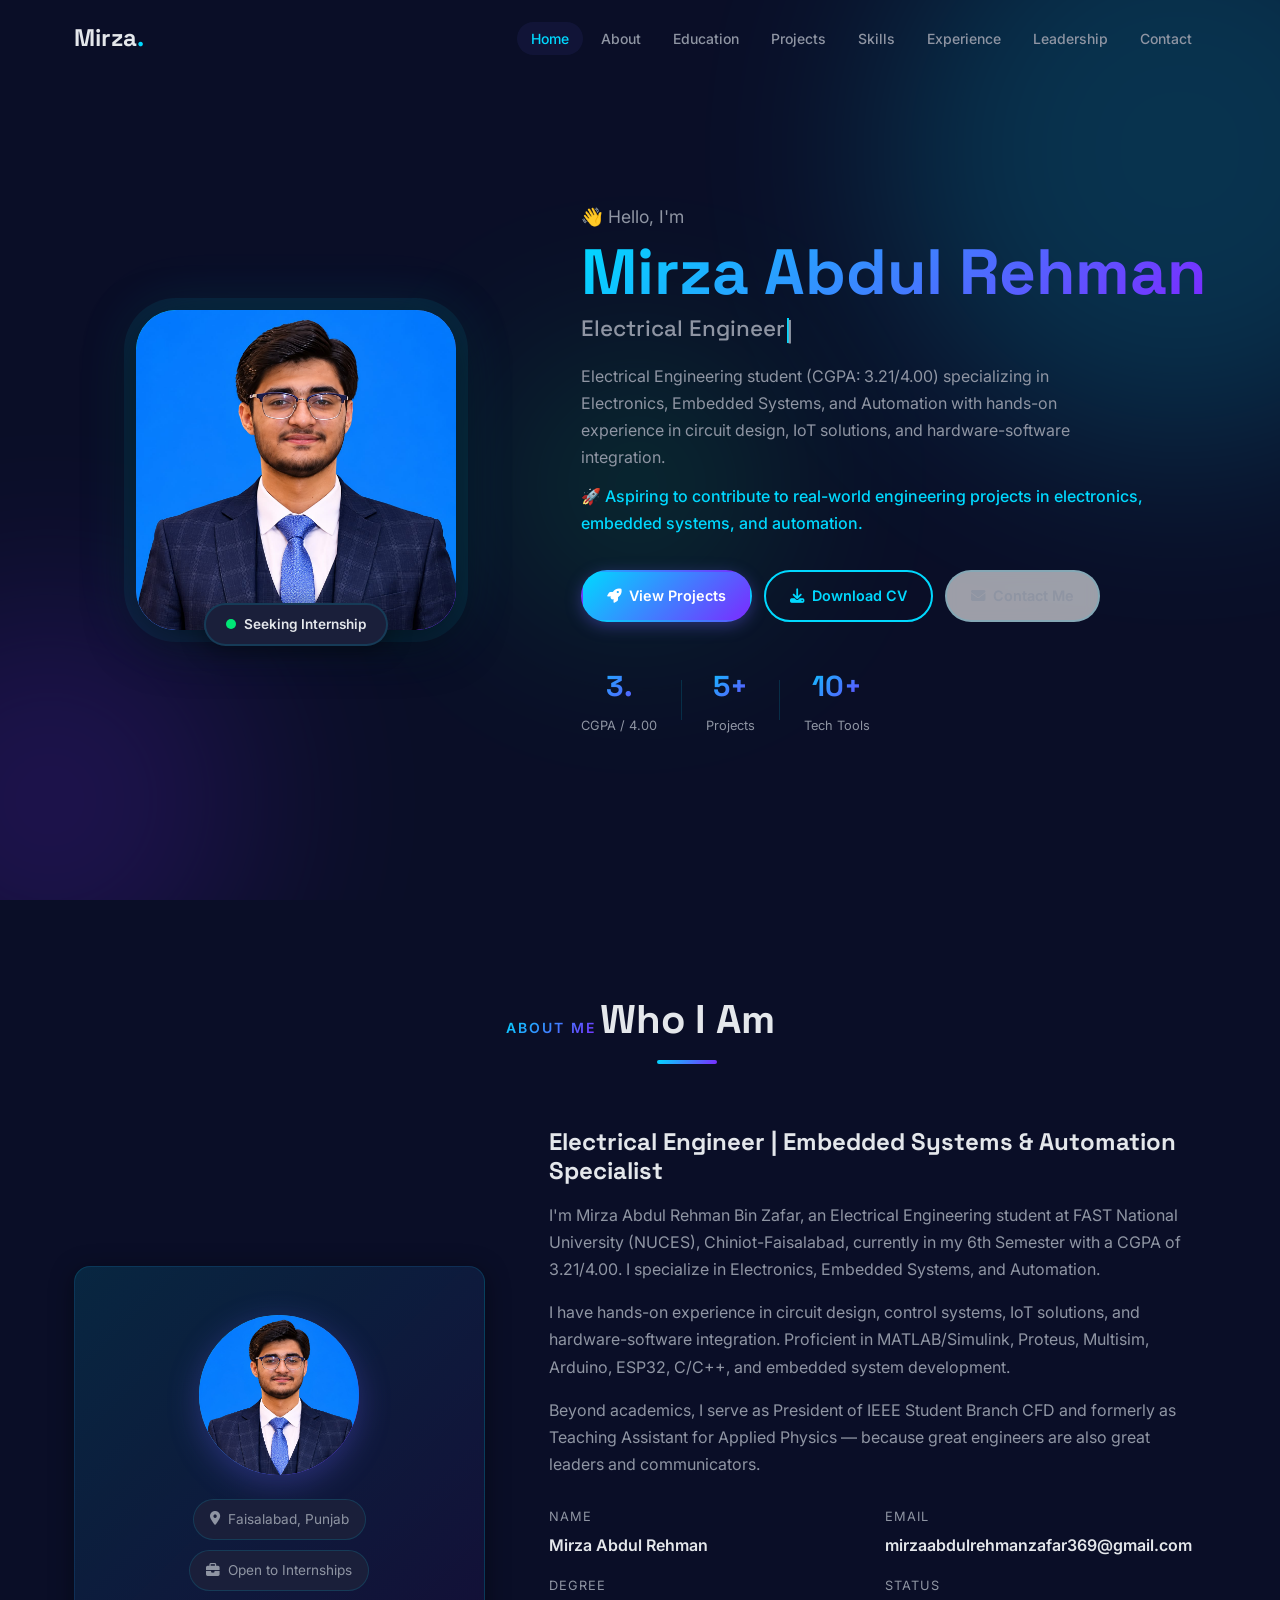
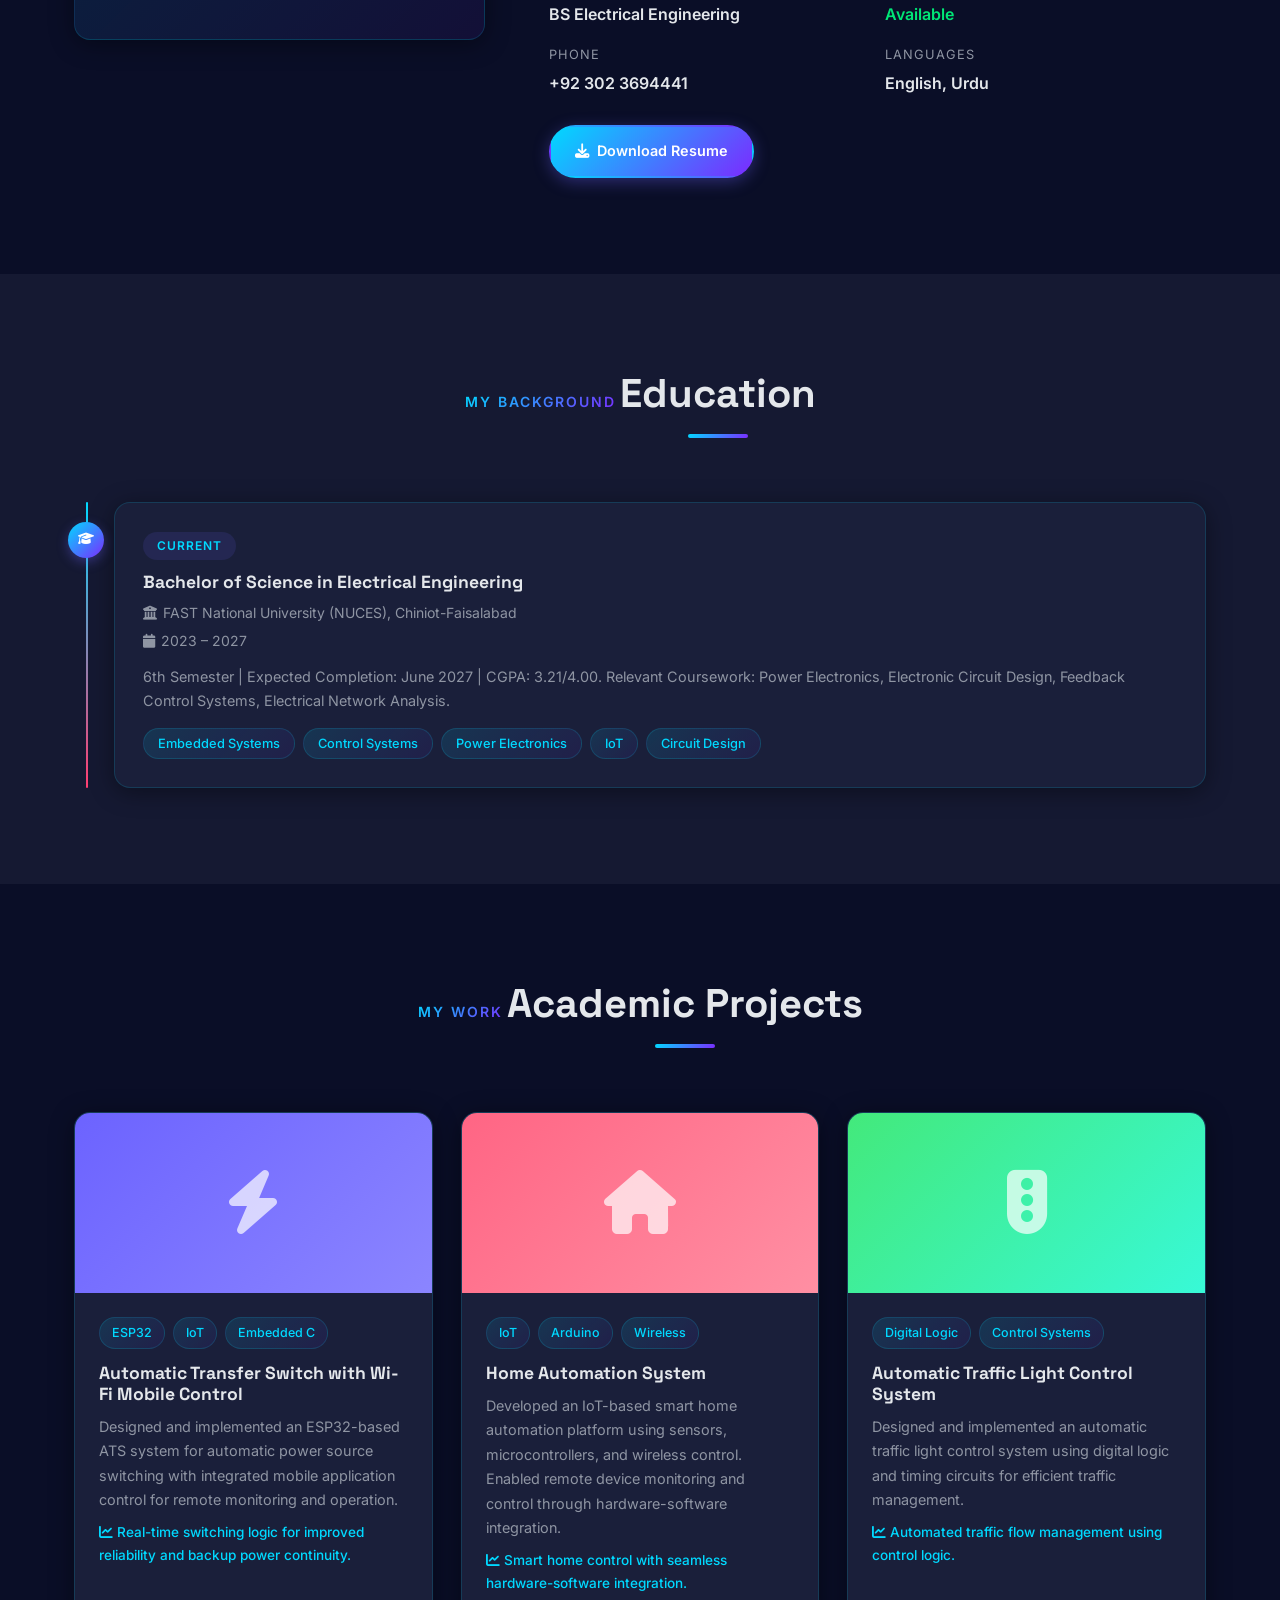
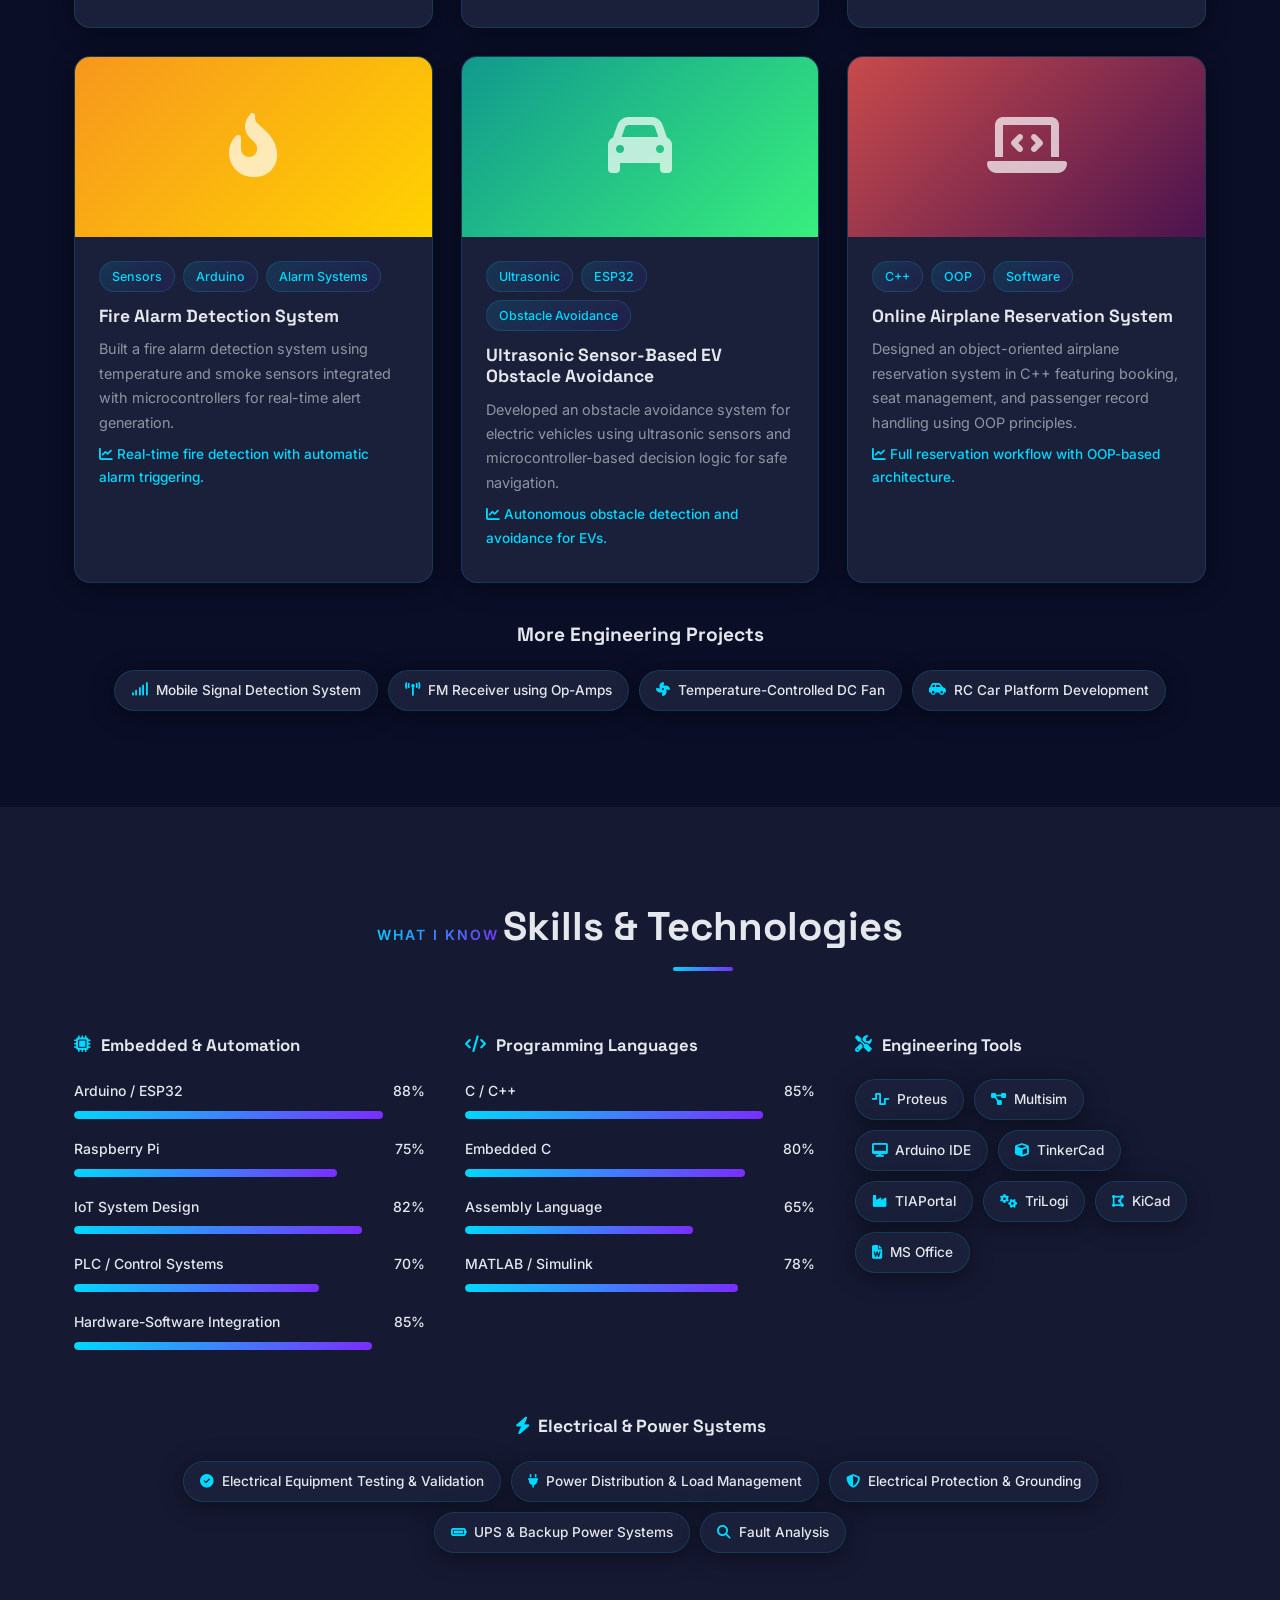
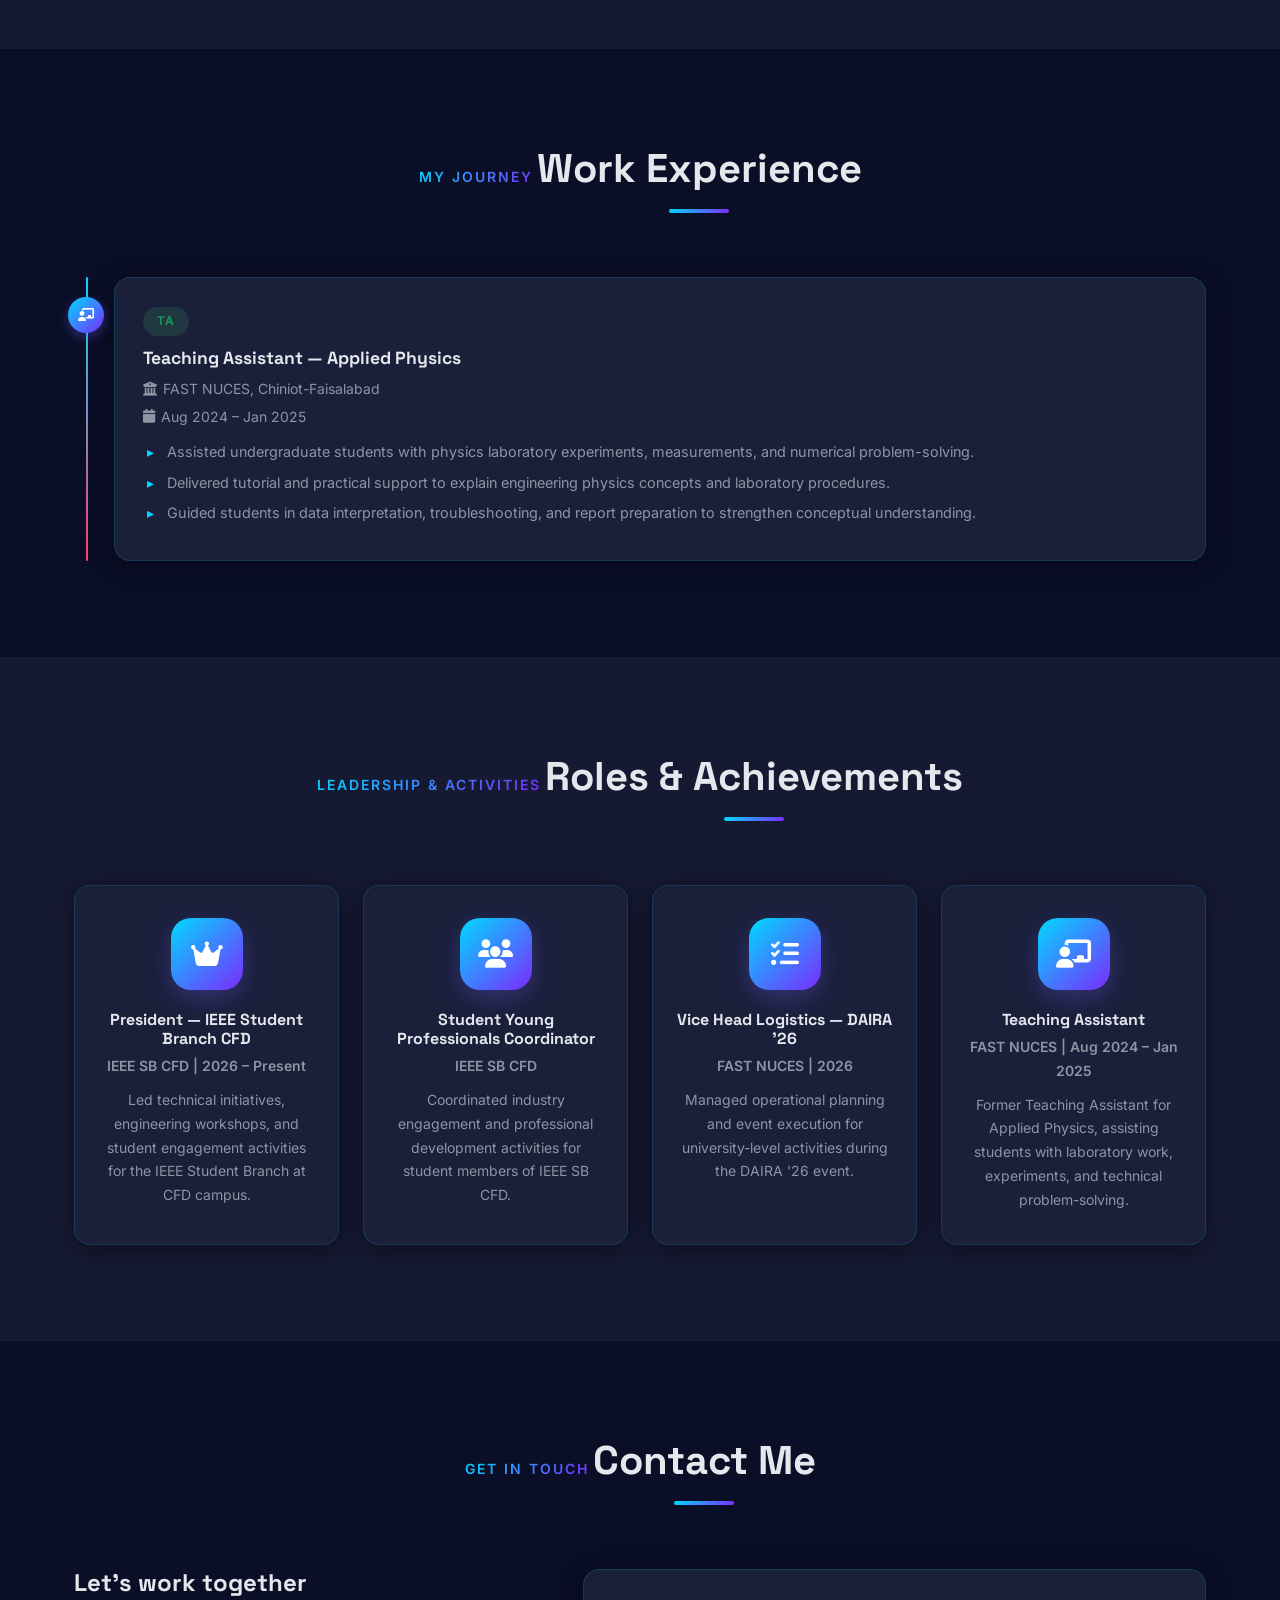
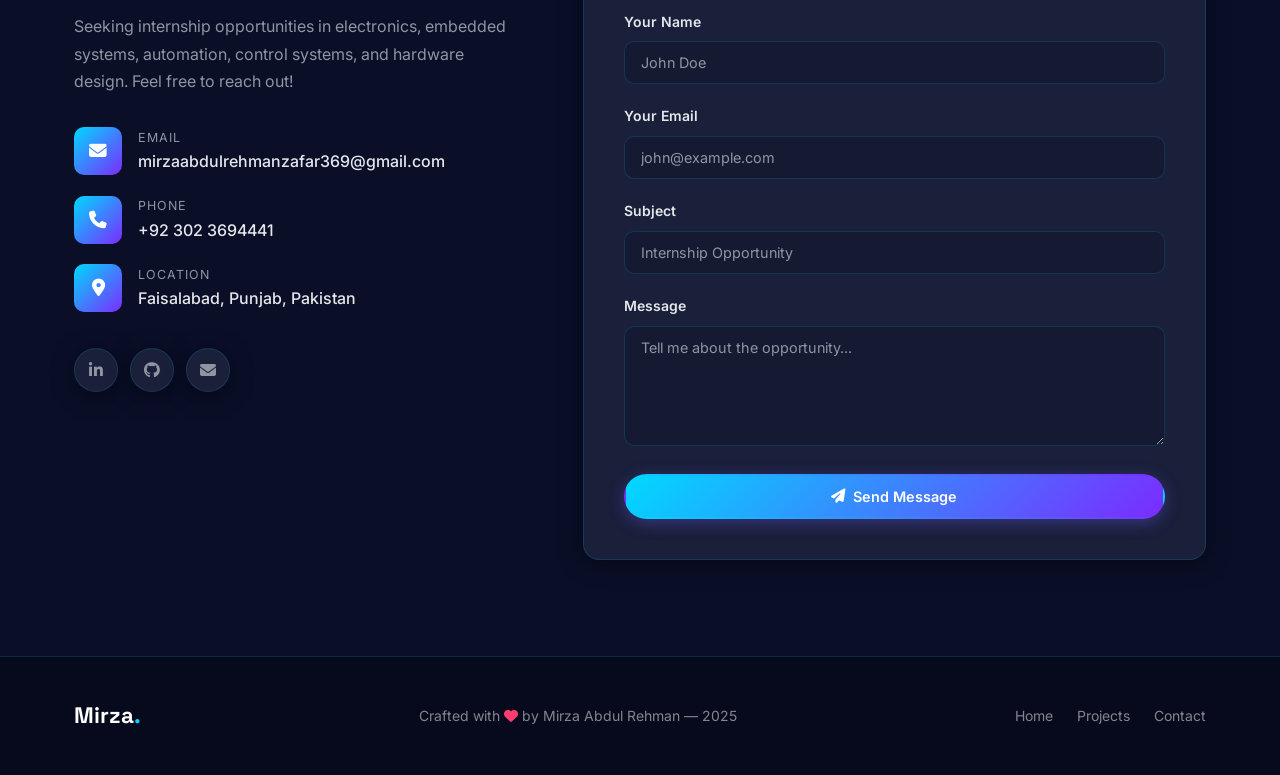
==== index.html @ 4f4ed1d3 "sub" ====
<!DOCTYPE html>
<html lang="en">
<head>
  <meta charset="UTF-8" />
  <meta name="viewport" content="width=device-width, initial-scale=1.0"/>
  <title>Mirza Abdul Rehman — Portfolio</title>
  <link rel="stylesheet" href="style.css"/>
  <link rel="preconnect" href="https://fonts.googleapis.com"/>
  <link rel="preconnect" href="https://fonts.gstatic.com" crossorigin/>
  <link href="https://fonts.googleapis.com/css2?family=Inter:wght@300;400;500;600;700;800&family=Space+Grotesk:wght@400;500;600;700&display=swap" rel="stylesheet"/>
  <link rel="stylesheet" href="https://cdnjs.cloudflare.com/ajax/libs/font-awesome/6.5.0/css/all.min.css"/>
</head>
<body>

  <!-- ===== NAVBAR ===== -->
  <nav class="navbar" id="navbar">
    <div class="nav-container">
      <a href="#home" class="nav-logo">Mirza<span>.</span></a>
      <ul class="nav-links" id="navLinks">
        <li><a href="#home" class="nav-link active">Home</a></li>
        <li><a href="#about" class="nav-link">About</a></li>
        <li><a href="#education" class="nav-link">Education</a></li>
        <li><a href="#projects" class="nav-link">Projects</a></li>
        <li><a href="#skills" class="nav-link">Skills</a></li>
        <li><a href="#experience" class="nav-link">Experience</a></li>
        <li><a href="#achievements" class="nav-link">Leadership</a></li>
        <li><a href="#contact" class="nav-link">Contact</a></li>
      </ul>
      <button class="hamburger" id="hamburger" aria-label="Toggle menu">
        <span></span><span></span><span></span>
      </button>
    </div>
  </nav>

  <!-- ===== HERO ===== -->
  <section class="hero" id="home">
    <div class="hero-bg-shapes">
      <div class="shape shape-1"></div>
      <div class="shape shape-2"></div>
      <div class="shape shape-3"></div>
    </div>
    <div class="hero-container">
      <div class="hero-image-wrap" data-aos>
        <div class="hero-image">
          <div class="hero-avatar">
            <img src="1.jpeg" alt="Mirza Abdul Rehman" />
          </div>
          <div class="hero-badge">
            <span class="badge-dot"></span> Seeking Internship
          </div>
        </div>
      </div>
      <div class="hero-content" data-aos>
        <p class="hero-greeting">👋 Hello, I'm</p>
        <h1 class="hero-name" style="white-space: nowrap;">Mirza Abdul Rehman</h1>
        <h2 class="hero-title">Electrical Engineering Student <span class="amp">&</span> Electronics Enthusiast</h2>
        <p class="hero-desc">Electrical Engineering student (CGPA: 3.21/4.00) specializing in Electronics, Embedded Systems, and Automation with hands-on experience in circuit design, IoT solutions, and hardware-software integration.</p>
        <p class="hero-ambition">🚀 Aspiring to contribute to real-world engineering projects in electronics, embedded systems, and automation.</p>
        <div class="hero-buttons">
          <a href="#projects" class="btn btn-primary"><i class="fas fa-rocket"></i> View Projects</a>
          <a href="Mirza_Abdul_Rehman_ATS_Optimized_CV.pdf" class="btn btn-outline" download><i class="fas fa-download"></i> Download CV</a>
          <a href="#contact" class="btn btn-ghost"><i class="fas fa-envelope"></i> Contact Me</a>
        </div>
        <div class="hero-stats">
          <div class="stat"><span class="stat-num">3.21</span><span class="stat-label">CGPA / 4.00</span></div>
          <div class="stat-divider"></div>
          <div class="stat"><span class="stat-num">5+</span><span class="stat-label">Projects</span></div>
          <div class="stat-divider"></div>
          <div class="stat"><span class="stat-num">10+</span><span class="stat-label">Tech Tools</span></div>
        </div>
      </div>
    </div>
  </section>

  <!-- ===== ABOUT ===== -->
  <section class="section" id="about">
    <div class="container">
      <div class="section-header" data-aos>
        <span class="section-tag">About Me</span>
        <h2 class="section-title">Who I Am</h2>
      </div>
      <div class="about-grid">
        <div class="about-image-wrap" data-aos>
          <div class="about-image-card">
            <div class="about-avatar"><img src="1.jpeg" alt="Mirza Abdul Rehman" /></div>
            <div class="about-tags">
              <span class="tag"><i class="fas fa-map-marker-alt"></i> Faisalabad, Punjab</span>
              <span class="tag"><i class="fas fa-briefcase"></i> Open to Internships</span>
            </div>
          </div>
        </div>
        <div class="about-content" data-aos>
          <h3>Electrical Engineer | Embedded Systems & Automation Specialist</h3>
          <p>I'm Mirza Abdul Rehman Bin Zafar, an Electrical Engineering student at FAST National University (NUCES), Chiniot-Faisalabad, currently in my 6th Semester with a CGPA of 3.21/4.00. I specialize in Electronics, Embedded Systems, and Automation.</p>
          <p>I have hands-on experience in circuit design, control systems, IoT solutions, and hardware-software integration. Proficient in MATLAB/Simulink, Proteus, Multisim, Arduino, ESP32, C/C++, and embedded system development.</p>
          <p>Beyond academics, I serve as President of IEEE Student Branch CFD and formerly as Teaching Assistant for Applied Physics — because great engineers are also great leaders and communicators.</p>
          <div class="about-info-grid">
            <div class="info-item"><span class="info-label">Name</span><span class="info-value">Mirza Abdul Rehman</span></div>
            <div class="info-item"><span class="info-label">Email</span><span class="info-value">mirzaabdulrehmanzafar369@gmail.com</span></div>
            <div class="info-item"><span class="info-label">Degree</span><span class="info-value">BS Electrical Engineering</span></div>
            <div class="info-item"><span class="info-label">Status</span><span class="info-value available">Available</span></div>
            <div class="info-item"><span class="info-label">Phone</span><span class="info-value">+92 302 3694441</span></div>
            <div class="info-item"><span class="info-label">Languages</span><span class="info-value">English, Urdu</span></div>
          </div>
          <a href="Mirza_Abdul_Rehman_ATS_Optimized_CV.pdf" class="btn btn-primary" download><i class="fas fa-download"></i> Download Resume</a>
        </div>
      </div>
    </div>
  </section>

  <!-- ===== EDUCATION ===== -->
  <section class="section section-alt" id="education">
    <div class="container">
      <div class="section-header" data-aos>
        <span class="section-tag">My Background</span>
        <h2 class="section-title">Education</h2>
      </div>
      <div class="timeline">
        <div class="timeline-item" data-aos>
          <div class="timeline-dot"><i class="fas fa-graduation-cap"></i></div>
          <div class="timeline-card">
            <div class="timeline-badge edu">Current</div>
            <h3>Bachelor of Science in Electrical Engineering</h3>
            <p class="timeline-org"><i class="fas fa-university"></i> FAST National University (NUCES), Chiniot-Faisalabad</p>
            <p class="timeline-date"><i class="fas fa-calendar"></i> 2023 – 2027</p>
            <p class="timeline-desc">6th Semester | Expected Completion: June 2027 | CGPA: 3.21/4.00. Relevant Coursework: Power Electronics, Electronic Circuit Design, Feedback Control Systems, Electrical Network Analysis.</p>
            <div class="timeline-skills">
              <span>Embedded Systems</span><span>Control Systems</span><span>Power Electronics</span><span>IoT</span><span>Circuit Design</span>
            </div>
          </div>
        </div>
      </div>
    </div>
  </section>

  <!-- ===== PROJECTS ===== -->
  <section class="section" id="projects">
    <div class="container">
      <div class="section-header" data-aos>
        <span class="section-tag">My Work</span>
        <h2 class="section-title">Academic Projects</h2>
      </div>
      <div class="projects-grid">
        <div class="project-card" data-aos>
          <div class="project-image"><div class="project-icon"><i class="fas fa-bolt"></i></div></div>
          <div class="project-content">
            <div class="project-tags"><span>ESP32</span><span>IoT</span><span>Embedded C</span></div>
            <h3>Automatic Transfer Switch with Wi-Fi Mobile Control</h3>
            <p>Designed and implemented an ESP32-based ATS system for automatic power source switching with integrated mobile application control for remote monitoring and operation.</p>
            <p class="project-outcome"><i class="fas fa-chart-line"></i> Real-time switching logic for improved reliability and backup power continuity.</p>
          </div>
        </div>
        <div class="project-card" data-aos>
          <div class="project-image project-image-2"><div class="project-icon"><i class="fas fa-home"></i></div></div>
          <div class="project-content">
            <div class="project-tags"><span>IoT</span><span>Arduino</span><span>Wireless</span></div>
            <h3>Home Automation System</h3>
            <p>Developed an IoT-based smart home automation platform using sensors, microcontrollers, and wireless control. Enabled remote device monitoring and control through hardware-software integration.</p>
            <p class="project-outcome"><i class="fas fa-chart-line"></i> Smart home control with seamless hardware-software integration.</p>
          </div>
        </div>
        <div class="project-card" data-aos>
          <div class="project-image project-image-3"><div class="project-icon"><i class="fas fa-traffic-light"></i></div></div>
          <div class="project-content">
            <div class="project-tags"><span>Digital Logic</span><span>Control Systems</span></div>
            <h3>Automatic Traffic Light Control System</h3>
            <p>Designed and implemented an automatic traffic light control system using digital logic and timing circuits for efficient traffic management.</p>
            <p class="project-outcome"><i class="fas fa-chart-line"></i> Automated traffic flow management using control logic.</p>
          </div>
        </div>
        <div class="project-card" data-aos>
          <div class="project-image" style="background: linear-gradient(135deg,#f7971e,#ffd200)"><div class="project-icon"><i class="fas fa-fire-alt"></i></div></div>
          <div class="project-content">
            <div class="project-tags"><span>Sensors</span><span>Arduino</span><span>Alarm Systems</span></div>
            <h3>Fire Alarm Detection System</h3>
            <p>Built a fire alarm detection system using temperature and smoke sensors integrated with microcontrollers for real-time alert generation.</p>
            <p class="project-outcome"><i class="fas fa-chart-line"></i> Real-time fire detection with automatic alarm triggering.</p>
          </div>
        </div>
        <div class="project-card" data-aos>
          <div class="project-image" style="background: linear-gradient(135deg,#11998e,#38ef7d)"><div class="project-icon"><i class="fas fa-car"></i></div></div>
          <div class="project-content">
            <div class="project-tags"><span>Ultrasonic</span><span>ESP32</span><span>Obstacle Avoidance</span></div>
            <h3>Ultrasonic Sensor-Based EV Obstacle Avoidance</h3>
            <p>Developed an obstacle avoidance system for electric vehicles using ultrasonic sensors and microcontroller-based decision logic for safe navigation.</p>
            <p class="project-outcome"><i class="fas fa-chart-line"></i> Autonomous obstacle detection and avoidance for EVs.</p>
          </div>
        </div>
        <div class="project-card" data-aos>
          <div class="project-image" style="background: linear-gradient(135deg,#c94b4b,#4b134f)"><div class="project-icon"><i class="fas fa-laptop-code"></i></div></div>
          <div class="project-content">
            <div class="project-tags"><span>C++</span><span>OOP</span><span>Software</span></div>
            <h3>Online Airplane Reservation System</h3>
            <p>Designed an object-oriented airplane reservation system in C++ featuring booking, seat management, and passenger record handling using OOP principles.</p>
            <p class="project-outcome"><i class="fas fa-chart-line"></i> Full reservation workflow with OOP-based architecture.</p>
          </div>
        </div>
      </div>

      <!-- Additional Projects -->
      <div style="margin-top: 40px;" data-aos>
        <h3 style="text-align:center; font-size:1.2rem; margin-bottom: 24px; color: var(--text);">More Engineering Projects</h3>
        <div class="skills-badges" style="justify-content:center;">
          <span class="badge"><i class="fas fa-signal"></i> Mobile Signal Detection System</span>
          <span class="badge"><i class="fas fa-broadcast-tower"></i> FM Receiver using Op-Amps</span>
          <span class="badge"><i class="fas fa-fan"></i> Temperature-Controlled DC Fan</span>
          <span class="badge"><i class="fas fa-car-side"></i> RC Car Platform Development</span>
        </div>
      </div>
    </div>
  </section>

  <!-- ===== SKILLS ===== -->
  <section class="section section-alt" id="skills">
    <div class="container">
      <div class="section-header" data-aos>
        <span class="section-tag">What I Know</span>
        <h2 class="section-title">Skills & Technologies</h2>
      </div>
      <div class="skills-wrapper">
        <div class="skills-col" data-aos>
          <h3 class="skills-cat-title"><i class="fas fa-microchip"></i> Embedded & Automation</h3>
          <div class="skill-item">
            <div class="skill-info"><span>Arduino / ESP32</span><span>88%</span></div>
            <div class="skill-bar"><div class="skill-fill" style="--pct:88%"></div></div>
          </div>
          <div class="skill-item">
            <div class="skill-info"><span>Raspberry Pi</span><span>75%</span></div>
            <div class="skill-bar"><div class="skill-fill" style="--pct:75%"></div></div>
          </div>
          <div class="skill-item">
            <div class="skill-info"><span>IoT System Design</span><span>82%</span></div>
            <div class="skill-bar"><div class="skill-fill" style="--pct:82%"></div></div>
          </div>
          <div class="skill-item">
            <div class="skill-info"><span>PLC / Control Systems</span><span>70%</span></div>
            <div class="skill-bar"><div class="skill-fill" style="--pct:70%"></div></div>
          </div>
          <div class="skill-item">
            <div class="skill-info"><span>Hardware-Software Integration</span><span>85%</span></div>
            <div class="skill-bar"><div class="skill-fill" style="--pct:85%"></div></div>
          </div>
        </div>
        <div class="skills-col" data-aos>
          <h3 class="skills-cat-title"><i class="fas fa-code"></i> Programming Languages</h3>
          <div class="skill-item">
            <div class="skill-info"><span>C / C++</span><span>85%</span></div>
            <div class="skill-bar"><div class="skill-fill" style="--pct:85%"></div></div>
          </div>
          <div class="skill-item">
            <div class="skill-info"><span>Embedded C</span><span>80%</span></div>
            <div class="skill-bar"><div class="skill-fill" style="--pct:80%"></div></div>
          </div>
          <div class="skill-item">
            <div class="skill-info"><span>Assembly Language</span><span>65%</span></div>
            <div class="skill-bar"><div class="skill-fill" style="--pct:65%"></div></div>
          </div>
          <div class="skill-item">
            <div class="skill-info"><span>MATLAB / Simulink</span><span>78%</span></div>
            <div class="skill-bar"><div class="skill-fill" style="--pct:78%"></div></div>
          </div>
        </div>
        <div class="skills-col" data-aos>
          <h3 class="skills-cat-title"><i class="fas fa-tools"></i> Engineering Tools</h3>
          <div class="skills-badges">
            <span class="badge"><i class="fas fa-wave-square"></i> Proteus</span>
            <span class="badge"><i class="fas fa-project-diagram"></i> Multisim</span>
            <span class="badge"><i class="fas fa-desktop"></i> Arduino IDE</span>
            <span class="badge"><i class="fas fa-cube"></i> TinkerCad</span>
            <span class="badge"><i class="fas fa-industry"></i> TIAPortal</span>
            <span class="badge"><i class="fas fa-cogs"></i> TriLogi</span>
            <span class="badge"><i class="fas fa-draw-polygon"></i> KiCad</span>
            <span class="badge"><i class="fas fa-file-word"></i> MS Office</span>
          </div>
        </div>
      </div>

      <!-- Electrical Skills -->
      <div style="margin-top: 48px;" data-aos>
        <h3 style="text-align:center; font-size:1.1rem; margin-bottom: 24px; color:var(--text);">
          <i class="fas fa-bolt" style="color:var(--primary); margin-right:8px;"></i>Electrical & Power Systems
        </h3>
        <div class="skills-badges" style="justify-content:center;">
          <span class="badge"><i class="fas fa-check-circle"></i> Electrical Equipment Testing & Validation</span>
          <span class="badge"><i class="fas fa-plug"></i> Power Distribution & Load Management</span>
          <span class="badge"><i class="fas fa-shield-alt"></i> Electrical Protection & Grounding</span>
          <span class="badge"><i class="fas fa-battery-full"></i> UPS & Backup Power Systems</span>
          <span class="badge"><i class="fas fa-search"></i> Fault Analysis</span>
        </div>
      </div>
    </div>
  </section>

  <!-- ===== EXPERIENCE ===== -->
  <section class="section" id="experience">
    <div class="container">
      <div class="section-header" data-aos>
        <span class="section-tag">My Journey</span>
        <h2 class="section-title">Work Experience</h2>
      </div>
      <div class="timeline">
        <div class="timeline-item" data-aos>
          <div class="timeline-dot exp-dot"><i class="fas fa-chalkboard-teacher"></i></div>
          <div class="timeline-card">
            <div class="timeline-badge exp">TA</div>
            <h3>Teaching Assistant — Applied Physics</h3>
            <p class="timeline-org"><i class="fas fa-university"></i> FAST NUCES, Chiniot-Faisalabad</p>
            <p class="timeline-date"><i class="fas fa-calendar"></i> Aug 2024 – Jan 2025</p>
            <ul class="timeline-list">
              <li>Assisted undergraduate students with physics laboratory experiments, measurements, and numerical problem-solving.</li>
              <li>Delivered tutorial and practical support to explain engineering physics concepts and laboratory procedures.</li>
              <li>Guided students in data interpretation, troubleshooting, and report preparation to strengthen conceptual understanding.</li>
            </ul>
          </div>
        </div>
      </div>
    </div>
  </section>

  <!-- ===== LEADERSHIP ===== -->
  <section class="section section-alt" id="achievements">
    <div class="container">
      <div class="section-header" data-aos>
        <span class="section-tag">Leadership & Activities</span>
        <h2 class="section-title">Roles & Achievements</h2>
      </div>
      <div class="achievements-grid">
        <div class="achievement-card" data-aos>
          <div class="achievement-icon"><i class="fas fa-crown"></i></div>
          <h3>President — IEEE Student Branch CFD</h3>
          <p class="achievement-org">IEEE SB CFD | 2026 – Present</p>
          <p>Led technical initiatives, engineering workshops, and student engagement activities for the IEEE Student Branch at CFD campus.</p>
        </div>
        <div class="achievement-card" data-aos>
          <div class="achievement-icon"><i class="fas fa-users"></i></div>
          <h3>Student Young Professionals Coordinator</h3>
          <p class="achievement-org">IEEE SB CFD</p>
          <p>Coordinated industry engagement and professional development activities for student members of IEEE SB CFD.</p>
        </div>
        <div class="achievement-card" data-aos>
          <div class="achievement-icon"><i class="fas fa-tasks"></i></div>
          <h3>Vice Head Logistics — DAIRA '26</h3>
          <p class="achievement-org">FAST NUCES | 2026</p>
          <p>Managed operational planning and event execution for university-level activities during the DAIRA '26 event.</p>
        </div>
        <div class="achievement-card" data-aos>
          <div class="achievement-icon"><i class="fas fa-chalkboard-teacher"></i></div>
          <h3>Teaching Assistant</h3>
          <p class="achievement-org">FAST NUCES | Aug 2024 – Jan 2025</p>
          <p>Former Teaching Assistant for Applied Physics, assisting students with laboratory work, experiments, and technical problem-solving.</p>
        </div>
      </div>
    </div>
  </section>

  <!-- ===== CONTACT ===== -->
  <section class="section" id="contact">
    <div class="container">
      <div class="section-header" data-aos>
        <span class="section-tag">Get In Touch</span>
        <h2 class="section-title">Contact Me</h2>
      </div>
      <div class="contact-grid">
        <div class="contact-info" data-aos>
          <h3>Let's work together</h3>
          <p>Seeking internship opportunities in electronics, embedded systems, automation, control systems, and hardware design. Feel free to reach out!</p>
          <div class="contact-items">
            <div class="contact-item">
              <div class="contact-icon"><i class="fas fa-envelope"></i></div>
              <div><p class="contact-label">Email</p><p>mirzaabdulrehmanzafar369@gmail.com</p></div>
            </div>
            <div class="contact-item">
              <div class="contact-icon"><i class="fas fa-phone"></i></div>
              <div><p class="contact-label">Phone</p><p>+92 302 3694441</p></div>
            </div>
            <div class="contact-item">
              <div class="contact-icon"><i class="fas fa-map-marker-alt"></i></div>
              <div><p class="contact-label">Location</p><p>Faisalabad, Punjab, Pakistan</p></div>
            </div>
          </div>
          <div class="social-links">
            <a href="#" class="social-link" aria-label="LinkedIn"><i class="fab fa-linkedin-in"></i></a>
            <a href="#" class="social-link" aria-label="GitHub"><i class="fab fa-github"></i></a>
            <a href="mailto:mirzaabdulrehmanzafar369@gmail.com" class="social-link" aria-label="Email"><i class="fas fa-envelope"></i></a>
          </div>
        </div>
        <form class="contact-form" id="contactForm" data-aos>
          <div class="form-group">
            <label for="name">Your Name</label>
            <input type="text" id="name" name="name" placeholder="John Doe" required/>
          </div>
          <div class="form-group">
            <label for="email">Your Email</label>
            <input type="email" id="email" name="email" placeholder="john@example.com" required/>
          </div>
          <div class="form-group">
            <label for="subject">Subject</label>
            <input type="text" id="subject" name="subject" placeholder="Internship Opportunity"/>
          </div>
          <div class="form-group">
            <label for="message">Message</label>
            <textarea id="message" name="message" rows="5" placeholder="Tell me about the opportunity..." required></textarea>
          </div>
          <button type="submit" class="btn btn-primary btn-full"><i class="fas fa-paper-plane"></i> Send Message</button>
          <div class="form-success" id="formSuccess"><i class="fas fa-check-circle"></i> Message sent successfully!</div>
        </form>
      </div>
    </div>
  </section>

  <!-- ===== FOOTER ===== -->
  <footer class="footer">
    <div class="container">
      <div class="footer-content">
        <p class="footer-logo">Mirza<span>.</span></p>
        <p class="footer-text">Crafted with <i class="fas fa-heart"></i> by Mirza Abdul Rehman — 2025</p>
        <div class="footer-links">
          <a href="#home">Home</a><a href="#projects">Projects</a><a href="#contact">Contact</a>
        </div>
      </div>
    </div>
  </footer>

  <!-- Back to top -->
  <button class="back-to-top" id="backToTop" aria-label="Back to top"><i class="fas fa-chevron-up"></i></button>

  <script src="script.js"></script>
</body>
</html>
---- style.css ----
/* =============================================
   ROOT & RESET
   ============================================= */
*, *::before, *::after { margin: 0; padding: 0; box-sizing: border-box; }

:root {
  --primary: #00D9FF;
  --primary-dark: #00B8D4;
  --primary-light: #4DFFFF;
  --secondary: #FF3D71;
  --accent: #00E676;
  --bg: #0A0E27;
  --bg-alt: #151932;
  --card: #1A1F3A;
  --text: #E4E7EB;
  --text-muted: #8F95A3;
  --border: rgba(0, 217, 255, 0.15);
  --shadow: 0 4px 24px rgba(0, 0, 0, 0.4);
  --shadow-lg: 0 12px 48px rgba(0, 0, 0, 0.6);
  --radius: 16px;
  --radius-sm: 10px;
  --transition: all 0.3s cubic-bezier(0.4, 0, 0.2, 1);
  --gradient: linear-gradient(135deg, #00D9FF 0%, #7B2BFF 100%);
  --gradient-soft: linear-gradient(135deg, rgba(0,217,255,0.12) 0%, rgba(123,43,255,0.08) 100%);
}

html { scroll-behavior: smooth; }

body {
  font-family: 'Inter', sans-serif;
  background: var(--bg);
  color: var(--text);
  line-height: 1.7;
  overflow-x: hidden;
}

img { max-width: 100%; display: block; }
a { text-decoration: none; color: inherit; }
ul { list-style: none; }
button { cursor: pointer; border: none; background: none; font-family: inherit; }

/* =============================================
   SCROLLBAR
   ============================================= */
::-webkit-scrollbar { width: 6px; }
::-webkit-scrollbar-track { background: var(--bg-alt); }
::-webkit-scrollbar-thumb { background: var(--primary); border-radius: 3px; }

/* =============================================
   TYPOGRAPHY
   ============================================= */
h1,h2,h3,h4 { font-family: 'Space Grotesk', sans-serif; line-height: 1.2; }

/* =============================================
   UTILITY
   ============================================= */
.container { max-width: 1180px; margin: 0 auto; padding: 0 24px; }

.section { padding: 96px 0; }
.section-alt { background: var(--bg-alt); }

.section-header { text-align: center; margin-bottom: 64px; }
.section-tag {
  display: inline-block;
  background: var(--gradient);
  -webkit-background-clip: text;
  -webkit-text-fill-color: transparent;
  background-clip: text;
  font-weight: 600;
  font-size: 0.875rem;
  letter-spacing: 2px;
  text-transform: uppercase;
  margin-bottom: 12px;
}
.section-title {
  font-size: clamp(1.75rem, 4vw, 2.5rem);
  color: var(--text);
  position: relative;
  display: inline-block;
}
.section-title::after {
  content: '';
  display: block;
  width: 60px;
  height: 4px;
  background: var(--gradient);
  border-radius: 2px;
  margin: 16px auto 0;
}

/* =============================================
   BUTTONS
   ============================================= */
.btn {
  display: inline-flex;
  align-items: center;
  gap: 8px;
  padding: 12px 24px;
  border-radius: 50px;
  font-weight: 600;
  font-size: 0.9rem;
  transition: var(--transition);
  cursor: pointer;
  border: 2px solid transparent;
}
.btn-primary {
  background: var(--gradient);
  color: #fff;
  box-shadow: 0 4px 16px rgba(108, 99, 255, 0.35);
}
.btn-primary:hover {
  transform: translateY(-2px);
  box-shadow: 0 8px 28px rgba(108, 99, 255, 0.45);
}
.btn-outline {
  border-color: var(--primary);
  color: var(--primary);
  background: transparent;
}
.btn-outline:hover {
  background: var(--primary);
  color: #fff;
  transform: translateY(-2px);
}
.btn-ghost {
  color: var(--text-muted);
  border-color: var(--border);
  background: rgba(255,255,255,0.6);
  backdrop-filter: blur(8px);
}
.btn-ghost:hover {
  border-color: var(--primary);
  color: var(--primary);
  transform: translateY(-2px);
}
.btn-sm { padding: 8px 18px; font-size: 0.82rem; }
.btn-full { width: 100%; justify-content: center; }

/* =============================================
   ANIMATIONS
   ============================================= */
[data-aos] {
  opacity: 0;
  transform: translateY(28px);
  transition: opacity 0.65s ease, transform 0.65s ease;
}
[data-aos].aos-visible {
  opacity: 1;
  transform: translateY(0);
}

/* =============================================
   NAVBAR
   ============================================= */
.navbar {
  position: fixed;
  top: 0; left: 0; right: 0;
  z-index: 1000;
  padding: 18px 0;
  transition: var(--transition);
}
.navbar.scrolled {
  background: rgba(10, 14, 39, 0.92);
  backdrop-filter: blur(20px);
  -webkit-backdrop-filter: blur(20px);
  box-shadow: 0 2px 24px rgba(0, 0, 0, 0.5);
  padding: 12px 0;
}
.nav-container {
  max-width: 1180px;
  margin: 0 auto;
  padding: 0 24px;
  display: flex;
  align-items: center;
  justify-content: space-between;
}
.nav-logo {
  font-family: 'Space Grotesk', sans-serif;
  font-size: 1.5rem;
  font-weight: 700;
  color: var(--text);
}
.nav-logo span { color: var(--primary); }
.nav-links { display: flex; align-items: center; gap: 4px; }
.nav-link {
  padding: 8px 14px;
  border-radius: 50px;
  font-size: 0.875rem;
  font-weight: 500;
  color: var(--text-muted);
  transition: var(--transition);
}
.nav-link:hover, .nav-link.active {
  color: var(--primary);
  background: rgba(108, 99, 255, 0.08);
}
.hamburger {
  display: none;
  flex-direction: column;
  gap: 5px;
  padding: 8px;
}
.hamburger span {
  display: block;
  width: 24px; height: 2px;
  background: var(--text);
  border-radius: 2px;
  transition: var(--transition);
}
.hamburger.open span:nth-child(1) { transform: rotate(45deg) translate(5px, 5px); }
.hamburger.open span:nth-child(2) { opacity: 0; }
.hamburger.open span:nth-child(3) { transform: rotate(-45deg) translate(5px, -5px); }

/* =============================================
   HERO
   ============================================= */
.hero {
  min-height: 100vh;
  display: flex;
  align-items: center;
  position: relative;
  overflow: hidden;
  padding: 120px 0 80px;
}
.hero-bg-shapes { position: absolute; inset: 0; pointer-events: none; overflow: hidden; }
.shape {
  position: absolute;
  border-radius: 50%;
  filter: blur(100px);
  opacity: 0.18;
}
.shape-1 {
  width: 600px; height: 600px;
  background: #00D9FF;
  top: -150px; right: -200px;
}
.shape-2 {
  width: 400px; height: 400px;
  background: #7B2BFF;
  bottom: -100px; left: -150px;
}
.shape-3 {
  width: 250px; height: 250px;
  background: #00E676;
  top: 40%; left: 40%;
}

.hero-container {
  max-width: 1180px;
  margin: 0 auto;
  padding: 0 24px;
  display: grid;
  grid-template-columns: 1fr 1fr;
  gap: 64px;
  align-items: center;
}

/* Hero Image */
.hero-image-wrap { display: flex; justify-content: center; }
.hero-image {
  position: relative;
  display: inline-block;
}
.hero-avatar {
  width: 320px; height: 320px;
  border-radius: 40px;
  background: var(--gradient);
  display: flex;
  align-items: center;
  justify-content: center;
  font-size: 7rem;
  color: rgba(255,255,255,0.85);
  box-shadow: var(--shadow-lg), 0 0 0 12px rgba(0,217,255,0.08), 0 0 60px rgba(0,217,255,0.15);
  animation: float 4s ease-in-out infinite;
  overflow: hidden;
}
.hero-avatar img {
  width: 100%;
  height: 100%;
  object-fit: cover;
  object-position: center top;
  border-radius: 40px;
}
@keyframes float {
  0%,100% { transform: translateY(0); }
  50% { transform: translateY(-16px); }
}
.hero-badge {
  position: absolute;
  bottom: -16px; left: 50%;
  transform: translateX(-50%);
  background: var(--card);
  border: 2px solid var(--border);
  border-radius: 50px;
  padding: 8px 20px;
  font-size: 0.85rem;
  font-weight: 600;
  white-space: nowrap;
  display: flex;
  align-items: center;
  gap: 8px;
  box-shadow: var(--shadow);
  color: var(--text);
}
.badge-dot {
  width: 10px; height: 10px;
  background: var(--accent);
  border-radius: 50%;
  animation: pulse 2s infinite;
}
@keyframes pulse {
  0%,100% { box-shadow: 0 0 0 0 rgba(67, 233, 123, 0.6); }
  50% { box-shadow: 0 0 0 8px rgba(67, 233, 123, 0); }
}

/* Hero Content */
.hero-greeting { font-size: 1.1rem; color: var(--text-muted); margin-bottom: 8px; }
.hero-name {
  font-size: clamp(2.5rem, 6vw, 4rem);
  font-weight: 800;
  line-height: 1;
  margin-bottom: 12px;
  background: var(--gradient);
  -webkit-background-clip: text;
  -webkit-text-fill-color: transparent;
  background-clip: text;
}
.hero-title {
  font-size: clamp(1.1rem, 2.5vw, 1.4rem);
  font-weight: 500;
  color: var(--text-muted);
  margin-bottom: 20px;
}
.amp { color: var(--secondary); -webkit-text-fill-color: var(--secondary); }
.hero-desc {
  color: var(--text-muted);
  font-size: 1rem;
  margin-bottom: 12px;
  max-width: 500px;
}
.hero-ambition {
  color: var(--primary);
  font-weight: 500;
  margin-bottom: 32px;
}
.hero-buttons { display: flex; flex-wrap: wrap; gap: 12px; margin-bottom: 40px; }
.hero-stats { display: flex; align-items: center; gap: 24px; }
.stat { text-align: center; }
.stat-num {
  display: block;
  font-family: 'Space Grotesk', sans-serif;
  font-size: 1.8rem;
  font-weight: 700;
  background: var(--gradient);
  -webkit-background-clip: text;
  -webkit-text-fill-color: transparent;
  background-clip: text;
}
.stat-label { font-size: 0.8rem; color: var(--text-muted); }
.stat-divider { width: 1px; height: 40px; background: var(--border); }

/* =============================================
   ABOUT
   ============================================= */
.about-grid {
  display: grid;
  grid-template-columns: 1fr 1.6fr;
  gap: 64px;
  align-items: center;
}
.about-image-card {
  background: var(--gradient-soft);
  border: 1px solid var(--border);
  border-radius: var(--radius);
  padding: 48px 32px;
  text-align: center;
  box-shadow: var(--shadow);
}
.about-avatar {
  width: 160px; height: 160px;
  margin: 0 auto 24px;
  background: var(--gradient);
  border-radius: 50%;
  display: flex;
  align-items: center;
  justify-content: center;
  font-size: 4rem;
  color: #fff;
  box-shadow: 0 8px 32px rgba(108,99,255,0.3);
  overflow: hidden;
}
.about-avatar img {
  width: 100%;
  height: 100%;
  object-fit: cover;
  object-position: center top;
  border-radius: 50%;
}
.about-tags { display: flex; flex-direction: column; gap: 10px; align-items: center; }
.tag {
  display: inline-flex;
  align-items: center;
  gap: 8px;
  padding: 8px 16px;
  background: var(--card);
  border: 1px solid var(--border);
  border-radius: 50px;
  font-size: 0.85rem;
  color: var(--text-muted);
}
.about-content h3 {
  font-size: 1.5rem;
  margin-bottom: 16px;
  color: var(--text);
}
.about-content p { color: var(--text-muted); margin-bottom: 16px; }
.about-info-grid {
  display: grid;
  grid-template-columns: 1fr 1fr;
  gap: 16px;
  margin: 28px 0;
}
.info-item {
  display: flex;
  flex-direction: column;
  gap: 4px;
}
.info-label { font-size: 0.8rem; color: var(--text-muted); text-transform: uppercase; letter-spacing: 1px; }
.info-value { font-weight: 600; color: var(--text); }
.info-value.available { color: var(--accent); }

/* =============================================
   TIMELINE (Education & Experience)
   ============================================= */
.timeline { position: relative; padding-left: 40px; }
.timeline::before {
  content: '';
  position: absolute;
  left: 12px; top: 0; bottom: 0;
  width: 2px;
  background: linear-gradient(180deg, var(--primary) 0%, var(--secondary) 100%);
  border-radius: 1px;
}
.timeline-item {
  position: relative;
  margin-bottom: 40px;
}
.timeline-item:last-child { margin-bottom: 0; }
.timeline-dot {
  position: absolute;
  left: -46px; top: 20px;
  width: 36px; height: 36px;
  background: var(--gradient);
  border-radius: 50%;
  display: flex;
  align-items: center;
  justify-content: center;
  color: #fff;
  font-size: 0.8rem;
  box-shadow: 0 4px 12px rgba(108,99,255,0.35);
  z-index: 1;
}
.timeline-card {
  background: var(--card);
  border: 1px solid var(--border);
  border-radius: var(--radius);
  padding: 28px;
  box-shadow: var(--shadow);
  transition: var(--transition);
}
.timeline-card:hover {
  transform: translateX(6px);
  box-shadow: var(--shadow-lg), 0 0 20px rgba(0,217,255,0.1);
  border-color: var(--primary);
}
.timeline-badge {
  display: inline-block;
  padding: 4px 14px;
  border-radius: 50px;
  font-size: 0.75rem;
  font-weight: 600;
  margin-bottom: 12px;
  text-transform: uppercase;
  letter-spacing: 1px;
}
.edu { background: rgba(108,99,255,0.12); color: var(--primary); }
.cert { background: rgba(255,101,132,0.12); color: var(--secondary); }
.exp { background: rgba(67,233,123,0.12); color: #1a9e55; }
.exp2 { background: rgba(108,99,255,0.12); color: var(--primary); }
.exp3 { background: rgba(255,165,0,0.12); color: #c87900; }
.timeline-card h3 { font-size: 1.1rem; margin-bottom: 8px; color: var(--text); }
.timeline-org, .timeline-date {
  font-size: 0.875rem;
  color: var(--text-muted);
  display: flex;
  align-items: center;
  gap: 6px;
  margin-bottom: 4px;
}
.timeline-desc { color: var(--text-muted); font-size: 0.9rem; margin: 12px 0; }
.timeline-skills { display: flex; flex-wrap: wrap; gap: 8px; margin-top: 14px; }
.timeline-skills span {
  background: var(--gradient-soft);
  border: 1px solid var(--border);
  border-radius: 50px;
  padding: 4px 14px;
  font-size: 0.8rem;
  color: var(--primary);
  font-weight: 500;
}
.timeline-list { padding-left: 16px; margin-top: 12px; }
.timeline-list li {
  color: var(--text-muted);
  font-size: 0.9rem;
  margin-bottom: 6px;
  position: relative;
  padding-left: 8px;
}
.timeline-list li::before {
  content: '▸';
  position: absolute;
  left: -12px;
  color: var(--primary);
}

/* =============================================
   PROJECTS
   ============================================= */
.projects-grid {
  display: grid;
  grid-template-columns: repeat(auto-fill, minmax(340px, 1fr));
  gap: 28px;
}
.project-card {
  background: var(--card);
  border: 1px solid var(--border);
  border-radius: var(--radius);
  overflow: hidden;
  box-shadow: var(--shadow);
  transition: var(--transition);
}
.project-card:hover {
  transform: translateY(-8px);
  box-shadow: var(--shadow-lg), 0 0 30px rgba(0,217,255,0.12);
  border-color: var(--primary);
}
.project-image {
  height: 180px;
  background: linear-gradient(135deg, #6C63FF 0%, #8B85FF 100%);
  display: flex;
  align-items: center;
  justify-content: center;
  position: relative;
  overflow: hidden;
}
.project-image-2 { background: linear-gradient(135deg, #FF6584 0%, #FF8FA3 100%); }
.project-image-3 { background: linear-gradient(135deg, #43E97B 0%, #38F9D7 100%); }
.project-icon { font-size: 4rem; color: rgba(255,255,255,0.7); }
.project-content { padding: 24px; }
.project-tags { display: flex; flex-wrap: wrap; gap: 8px; margin-bottom: 14px; }
.project-tags span {
  background: var(--gradient-soft);
  border: 1px solid var(--border);
  padding: 4px 12px;
  border-radius: 50px;
  font-size: 0.78rem;
  font-weight: 500;
  color: var(--primary);
}
.project-content h3 { font-size: 1.1rem; margin-bottom: 10px; }
.project-content p { color: var(--text-muted); font-size: 0.9rem; margin-bottom: 8px; }
.project-role { font-size: 0.85rem !important; }
.project-outcome { color: var(--primary) !important; font-weight: 500; font-size: 0.85rem !important; }
.project-links { display: flex; gap: 10px; margin-top: 16px; }

/* =============================================
   SKILLS
   ============================================= */
.skills-wrapper {
  display: grid;
  grid-template-columns: 1fr 1fr 1fr;
  gap: 40px;
}
.skills-cat-title {
  font-size: 1.05rem;
  margin-bottom: 24px;
  color: var(--text);
  display: flex;
  align-items: center;
  gap: 10px;
}
.skills-cat-title i { color: var(--primary); }
.skill-item { margin-bottom: 18px; }
.skill-info {
  display: flex;
  justify-content: space-between;
  font-size: 0.875rem;
  font-weight: 500;
  margin-bottom: 8px;
  color: var(--text);
}
.skill-bar {
  height: 8px;
  background: var(--bg-alt);
  border-radius: 4px;
  overflow: hidden;
}
.skill-fill {
  height: 100%;
  width: 0;
  background: var(--gradient);
  border-radius: 4px;
  transition: width 1.2s cubic-bezier(0.4, 0, 0.2, 1);
}
.skill-fill.animated { width: var(--pct); }
.skills-badges {
  display: flex;
  flex-wrap: wrap;
  gap: 10px;
}
.badge {
  display: inline-flex;
  align-items: center;
  gap: 8px;
  padding: 8px 16px;
  background: var(--card);
  border: 1px solid var(--border);
  border-radius: 50px;
  font-size: 0.85rem;
  font-weight: 500;
  color: var(--text);
  transition: var(--transition);
  box-shadow: var(--shadow);
}
.badge:hover {
  border-color: var(--primary);
  color: var(--primary);
  transform: translateY(-2px);
  box-shadow: 0 4px 16px rgba(108,99,255,0.15);
}
.badge i { color: var(--primary); }

/* =============================================
   TESTIMONIALS
   ============================================= */
.testimonials-grid {
  display: grid;
  grid-template-columns: repeat(auto-fill, minmax(300px, 1fr));
  gap: 28px;
}
.testimonial-card {
  background: var(--card);
  border: 1px solid var(--border);
  border-radius: var(--radius);
  padding: 32px;
  box-shadow: var(--shadow);
  transition: var(--transition);
  position: relative;
}
.testimonial-card:hover {
  transform: translateY(-6px);
  box-shadow: var(--shadow-lg);
}
.testimonial-quote {
  font-size: 1.5rem;
  color: var(--primary);
  opacity: 0.4;
  margin-bottom: 16px;
}
.testimonial-text {
  color: var(--text-muted);
  font-size: 0.95rem;
  line-height: 1.8;
  margin-bottom: 24px;
  font-style: italic;
}
.testimonial-author {
  display: flex;
  align-items: center;
  gap: 14px;
  margin-bottom: 12px;
}
.testimonial-avatar {
  width: 48px; height: 48px;
  background: var(--gradient);
  border-radius: 50%;
  display: flex;
  align-items: center;
  justify-content: center;
  color: #fff;
  font-size: 1.2rem;
}
.testimonial-name { font-weight: 600; font-size: 0.95rem; }
.testimonial-role { font-size: 0.8rem; color: var(--text-muted); }
.testimonial-stars { color: #f59e0b; font-size: 0.9rem; letter-spacing: 2px; }

/* =============================================
   BLOG
   ============================================= */
.blog-grid {
  display: grid;
  grid-template-columns: repeat(auto-fill, minmax(320px, 1fr));
  gap: 28px;
}
.blog-card {
  background: var(--card);
  border: 1px solid var(--border);
  border-radius: var(--radius);
  overflow: hidden;
  box-shadow: var(--shadow);
  transition: var(--transition);
}
.blog-card:hover {
  transform: translateY(-6px);
  box-shadow: var(--shadow-lg);
}
.blog-image {
  height: 180px;
  background: linear-gradient(135deg, #667eea 0%, #764ba2 100%);
  position: relative;
  display: flex;
  align-items: flex-end;
  padding: 16px;
}
.blog-img-2 { background: linear-gradient(135deg, #f093fb 0%, #f5576c 100%); }
.blog-img-3 { background: linear-gradient(135deg, #4facfe 0%, #00f2fe 100%); }
.blog-category {
  display: inline-block;
  background: rgba(255,255,255,0.25);
  backdrop-filter: blur(8px);
  color: #fff;
  padding: 4px 14px;
  border-radius: 50px;
  font-size: 0.78rem;
  font-weight: 600;
}
.blog-content { padding: 24px; }
.blog-date { font-size: 0.8rem; color: var(--text-muted); margin-bottom: 10px; display: flex; align-items: center; gap: 6px; }
.blog-content h3 { font-size: 1rem; margin-bottom: 10px; color: var(--text); }
.blog-content p { color: var(--text-muted); font-size: 0.875rem; margin-bottom: 16px; }
.blog-read-more {
  display: inline-flex;
  align-items: center;
  gap: 8px;
  color: var(--primary);
  font-weight: 600;
  font-size: 0.875rem;
  transition: var(--transition);
}
.blog-read-more:hover { gap: 12px; }

/* =============================================
   ACHIEVEMENTS
   ============================================= */
.achievements-grid {
  display: grid;
  grid-template-columns: repeat(auto-fill, minmax(240px, 1fr));
  gap: 24px;
}
.achievement-card {
  background: var(--card);
  border: 1px solid var(--border);
  border-radius: var(--radius);
  padding: 32px 24px;
  text-align: center;
  box-shadow: var(--shadow);
  transition: var(--transition);
}
.achievement-card:hover {
  transform: translateY(-6px);
  box-shadow: var(--shadow-lg), 0 0 24px rgba(0,217,255,0.1);
  border-color: var(--primary);
}
.achievement-icon {
  width: 72px; height: 72px;
  margin: 0 auto 20px;
  background: var(--gradient);
  border-radius: 20px;
  display: flex;
  align-items: center;
  justify-content: center;
  font-size: 1.75rem;
  color: #fff;
  box-shadow: 0 8px 24px rgba(108,99,255,0.3);
}
.achievement-card h3 { font-size: 1rem; margin-bottom: 6px; }
.achievement-org { color: var(--primary); font-size: 0.82rem; font-weight: 600; margin-bottom: 10px; }
.achievement-card p { color: var(--text-muted); font-size: 0.875rem; }

/* =============================================
   CONTACT
   ============================================= */
.contact-grid {
  display: grid;
  grid-template-columns: 1fr 1.4fr;
  gap: 64px;
  align-items: start;
}
.contact-info h3 { font-size: 1.5rem; margin-bottom: 16px; }
.contact-info > p { color: var(--text-muted); margin-bottom: 32px; }
.contact-items { display: flex; flex-direction: column; gap: 20px; margin-bottom: 36px; }
.contact-item {
  display: flex;
  align-items: center;
  gap: 16px;
}
.contact-icon {
  width: 48px; height: 48px;
  background: var(--gradient);
  border-radius: var(--radius-sm);
  display: flex;
  align-items: center;
  justify-content: center;
  color: #fff;
  font-size: 1.1rem;
  flex-shrink: 0;
}
.contact-label { font-size: 0.78rem; color: var(--text-muted); text-transform: uppercase; letter-spacing: 1px; }
.contact-item p:last-child { font-weight: 500; }
.social-links { display: flex; gap: 12px; }
.social-link {
  width: 44px; height: 44px;
  background: var(--card);
  border: 1px solid var(--border);
  border-radius: 50%;
  display: flex;
  align-items: center;
  justify-content: center;
  color: var(--text-muted);
  font-size: 1rem;
  transition: var(--transition);
  box-shadow: var(--shadow);
}
.social-link:hover {
  background: var(--gradient);
  border-color: transparent;
  color: #fff;
  transform: translateY(-3px);
  box-shadow: 0 6px 20px rgba(108,99,255,0.35);
}
.contact-form {
  background: var(--card);
  border: 1px solid var(--border);
  border-radius: var(--radius);
  padding: 40px;
  box-shadow: var(--shadow);
}
.form-group { margin-bottom: 20px; }
.form-group label {
  display: block;
  font-size: 0.875rem;
  font-weight: 600;
  margin-bottom: 8px;
  color: var(--text);
}
.form-group input, .form-group textarea {
  width: 100%;
  padding: 12px 16px;
  background: var(--bg-alt);
  border: 1.5px solid var(--border);
  border-radius: var(--radius-sm);
  font-family: inherit;
  font-size: 0.9rem;
  color: var(--text);
  transition: var(--transition);
  outline: none;
}
.form-group input::placeholder, .form-group textarea::placeholder {
  color: var(--text-muted);
}
.form-group input:focus, .form-group textarea:focus {
  border-color: var(--primary);
  box-shadow: 0 0 0 3px rgba(108,99,255,0.12);
}
.form-group textarea { resize: vertical; min-height: 120px; }
.form-success {
  display: none;
  color: var(--accent);
  font-weight: 600;
  text-align: center;
  margin-top: 16px;
  padding: 12px;
  background: rgba(67,233,123,0.1);
  border-radius: var(--radius-sm);
  align-items: center;
  gap: 8px;
}
.form-success.show { display: flex; justify-content: center; }

/* =============================================
   FOOTER
   ============================================= */
.footer {
  background: #070A1C;
  color: rgba(255,255,255,0.5);
  padding: 40px 0;
  border-top: 1px solid var(--border);
}
.footer-content {
  display: flex;
  align-items: center;
  justify-content: space-between;
  flex-wrap: wrap;
  gap: 16px;
}
.footer-logo {
  font-family: 'Space Grotesk', sans-serif;
  font-size: 1.4rem;
  font-weight: 700;
  color: #fff;
}
.footer-logo span { color: var(--primary); }
.footer-text { font-size: 0.875rem; }
.footer-text .fa-heart { color: var(--secondary); }
.footer-links { display: flex; gap: 24px; }
.footer-links a { font-size: 0.875rem; transition: var(--transition); }
.footer-links a:hover { color: var(--primary-light); }

/* =============================================
   BACK TO TOP
   ============================================= */
.back-to-top {
  position: fixed;
  bottom: 32px; right: 32px;
  width: 48px; height: 48px;
  background: var(--gradient);
  color: #fff;
  border-radius: 50%;
  display: flex;
  align-items: center;
  justify-content: center;
  font-size: 1rem;
  box-shadow: 0 6px 20px rgba(108,99,255,0.4);
  opacity: 0;
  pointer-events: none;
  transform: translateY(12px);
  transition: var(--transition);
  z-index: 900;
}
.back-to-top.visible {
  opacity: 1;
  pointer-events: auto;
  transform: translateY(0);
}
.back-to-top:hover { transform: translateY(-4px); }

/* =============================================
   RESPONSIVE
   ============================================= */
@media (max-width: 1024px) {
  .skills-wrapper { grid-template-columns: 1fr 1fr; }
  .hero-container { gap: 40px; }
}

@media (max-width: 768px) {
  .section { padding: 72px 0; }

  /* Nav */
  .hamburger { display: flex; }
  .nav-links {
    position: fixed;
    top: 0; right: -100%;
    width: 280px; height: 100vh;
    background: rgba(10, 14, 39, 0.98);
    backdrop-filter: blur(20px);
    flex-direction: column;
    justify-content: center;
    gap: 8px;
    padding: 40px 24px;
    transition: right 0.35s cubic-bezier(0.4,0,0.2,1);
    box-shadow: -8px 0 32px rgba(0,0,0,0.5);
  }
  .nav-links.open { right: 0; }
  .nav-link { font-size: 1rem; padding: 12px 16px; }

  /* Hero */
  .hero { padding: 100px 0 72px; }
  .hero-container {
    grid-template-columns: 1fr;
    text-align: center;
    gap: 48px;
  }
  .hero-image-wrap { order: -1; }
  .hero-avatar { width: 220px; height: 220px; font-size: 5rem; }
  .hero-desc { margin: 0 auto 12px; }
  .hero-ambition { text-align: center; }
  .hero-buttons { justify-content: center; }
  .hero-stats { justify-content: center; }

  /* About */
  .about-grid { grid-template-columns: 1fr; gap: 40px; }
  .about-info-grid { grid-template-columns: 1fr 1fr; }

  /* Skills */
  .skills-wrapper { grid-template-columns: 1fr; gap: 32px; }

  /* Contact */
  .contact-grid { grid-template-columns: 1fr; gap: 40px; }
  .contact-form { padding: 28px 20px; }

  /* Footer */
  .footer-content { flex-direction: column; text-align: center; }

  /* Timeline */
  .timeline { padding-left: 32px; }
  .timeline-dot { left: -38px; width: 30px; height: 30px; font-size: 0.7rem; }
}

@media (max-width: 480px) {
  .hero-buttons { flex-direction: column; align-items: center; }
  .hero-buttons .btn { width: 100%; justify-content: center; }
  .projects-grid, .blog-grid, .achievements-grid, .testimonials-grid {
    grid-template-columns: 1fr;
  }
  .about-info-grid { grid-template-columns: 1fr; }
}
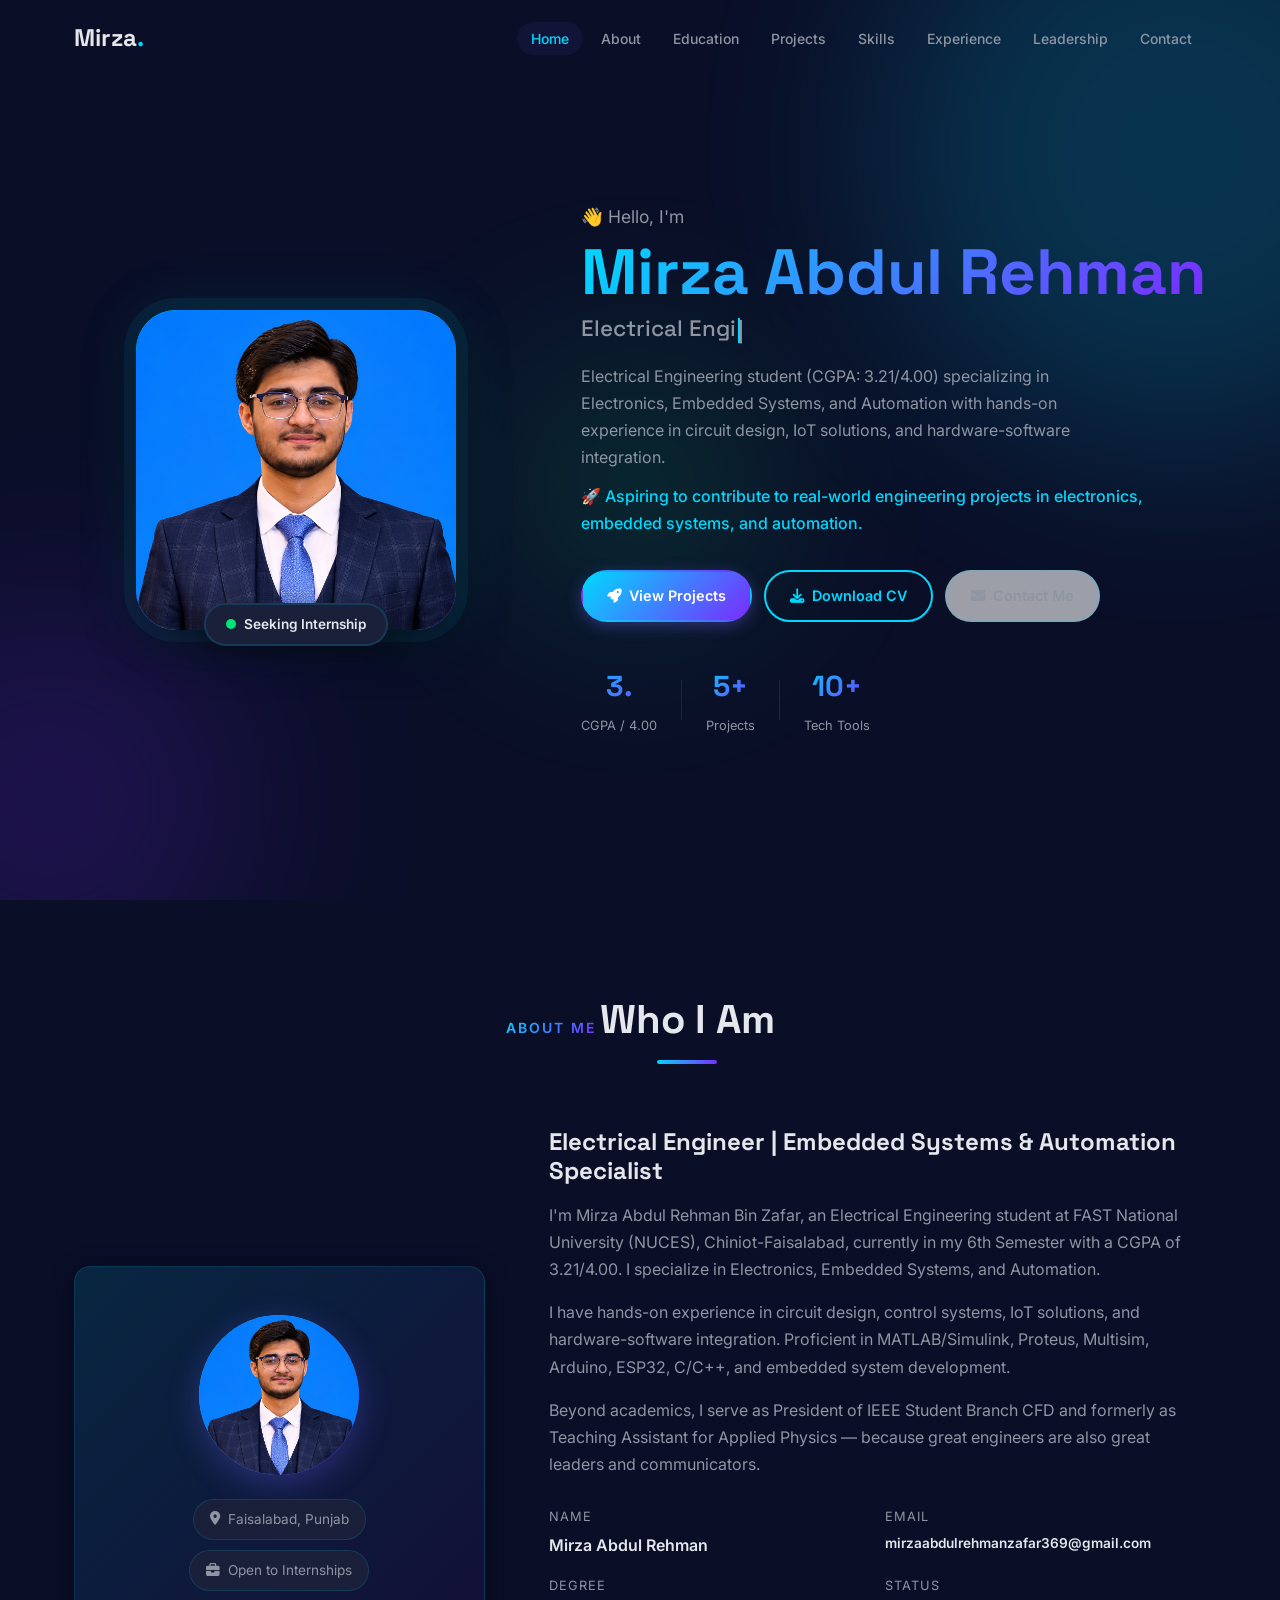
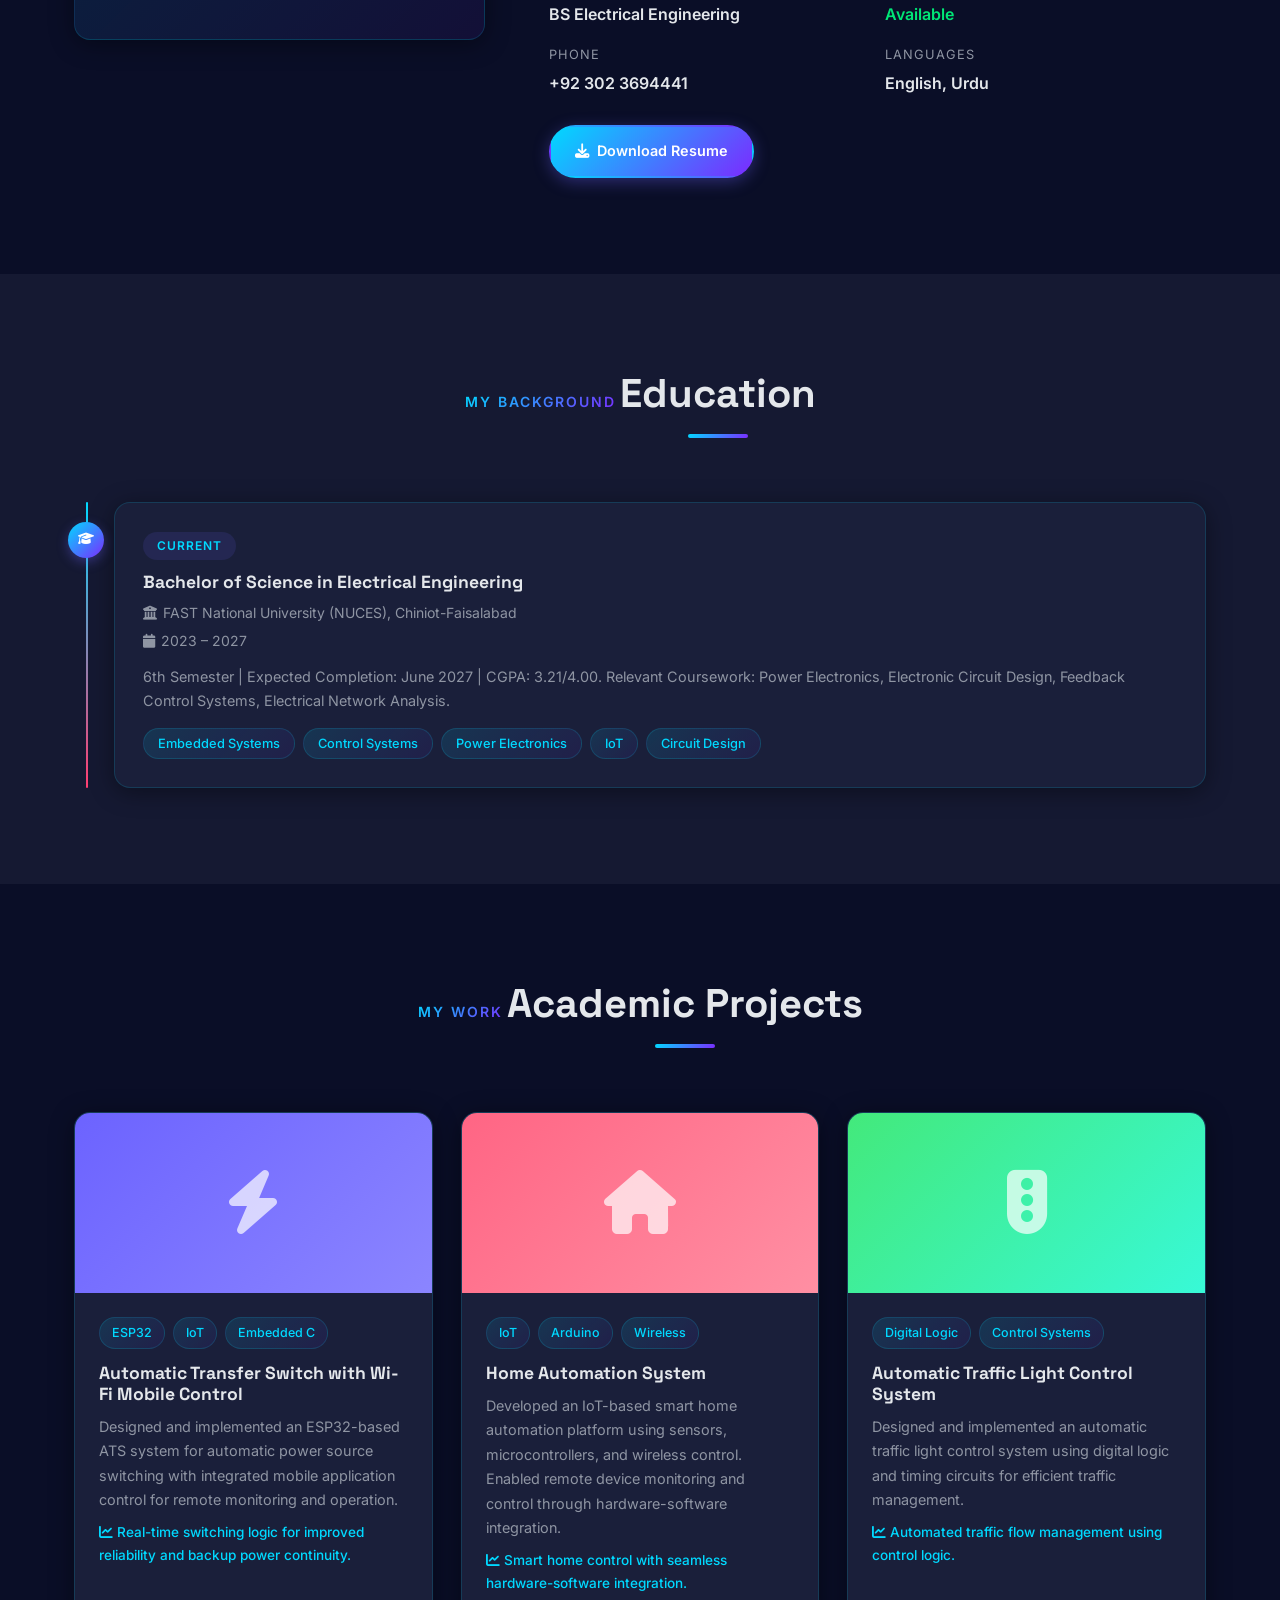
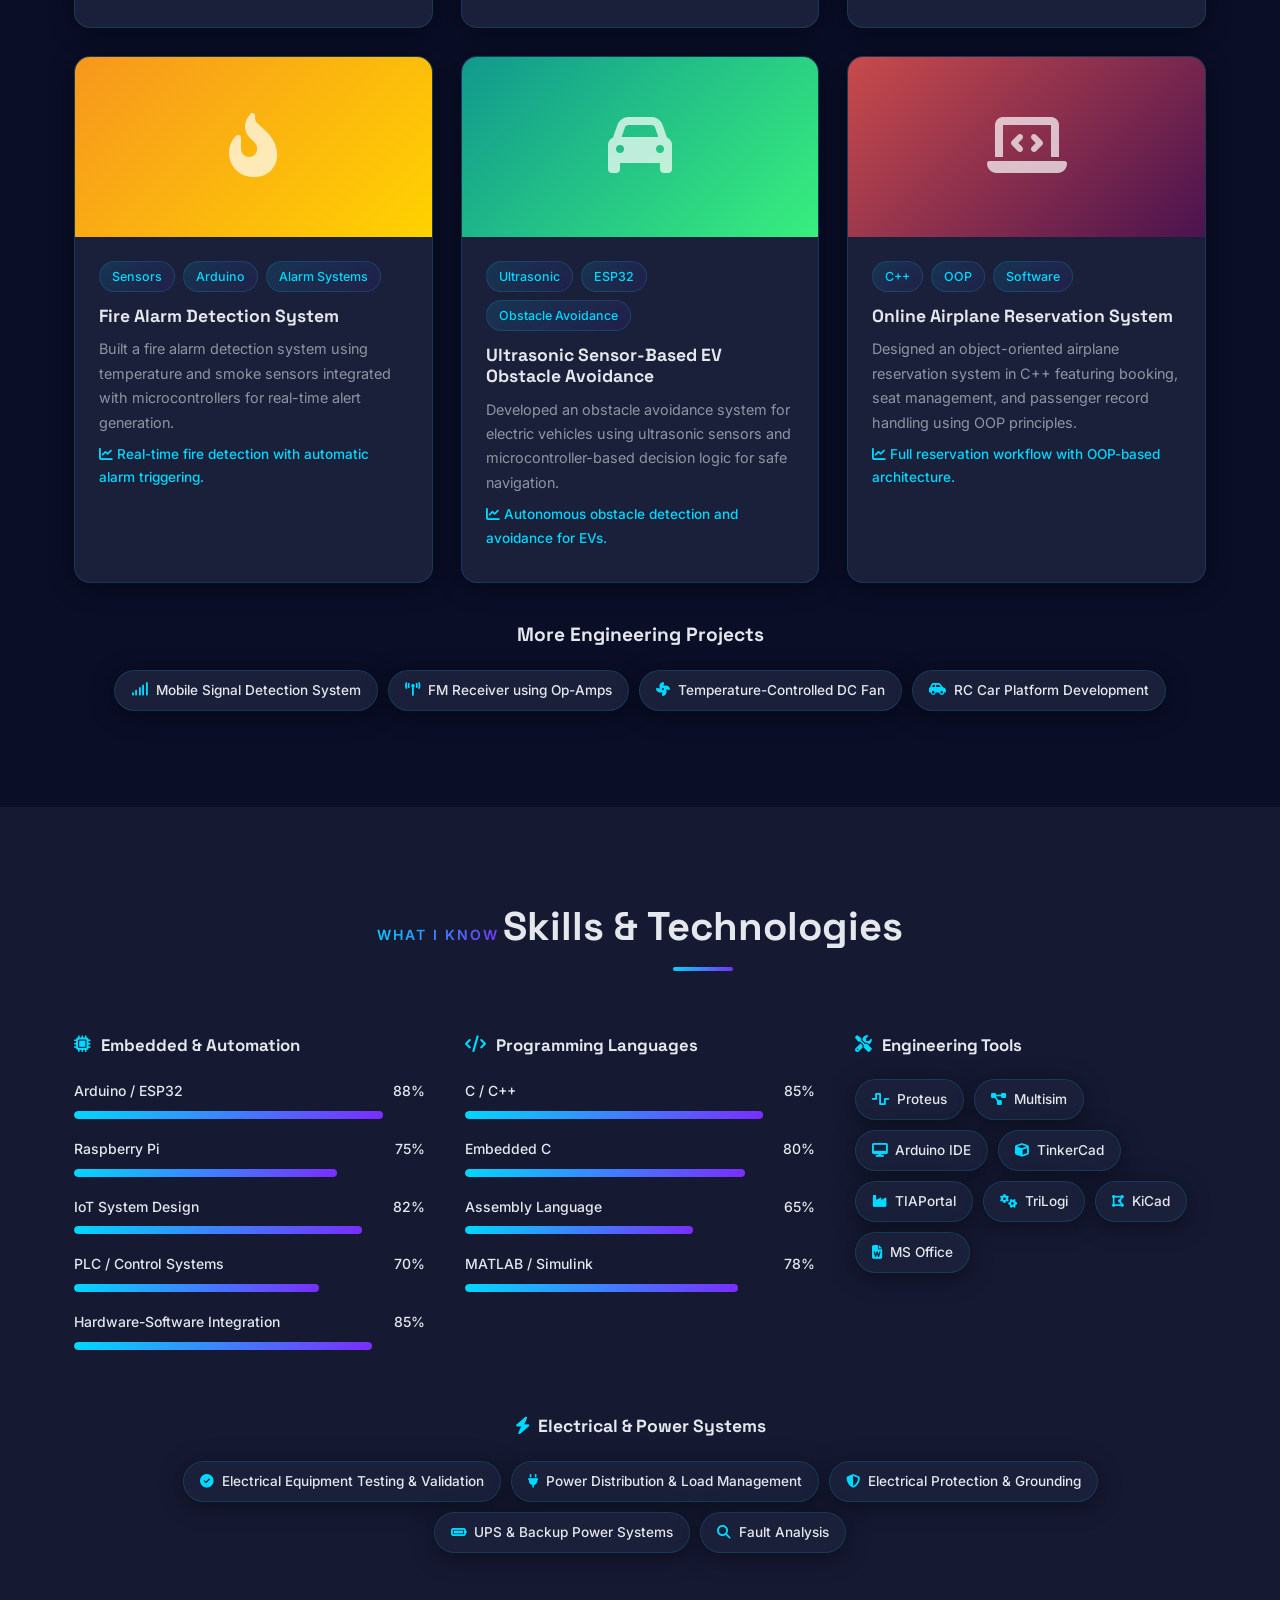
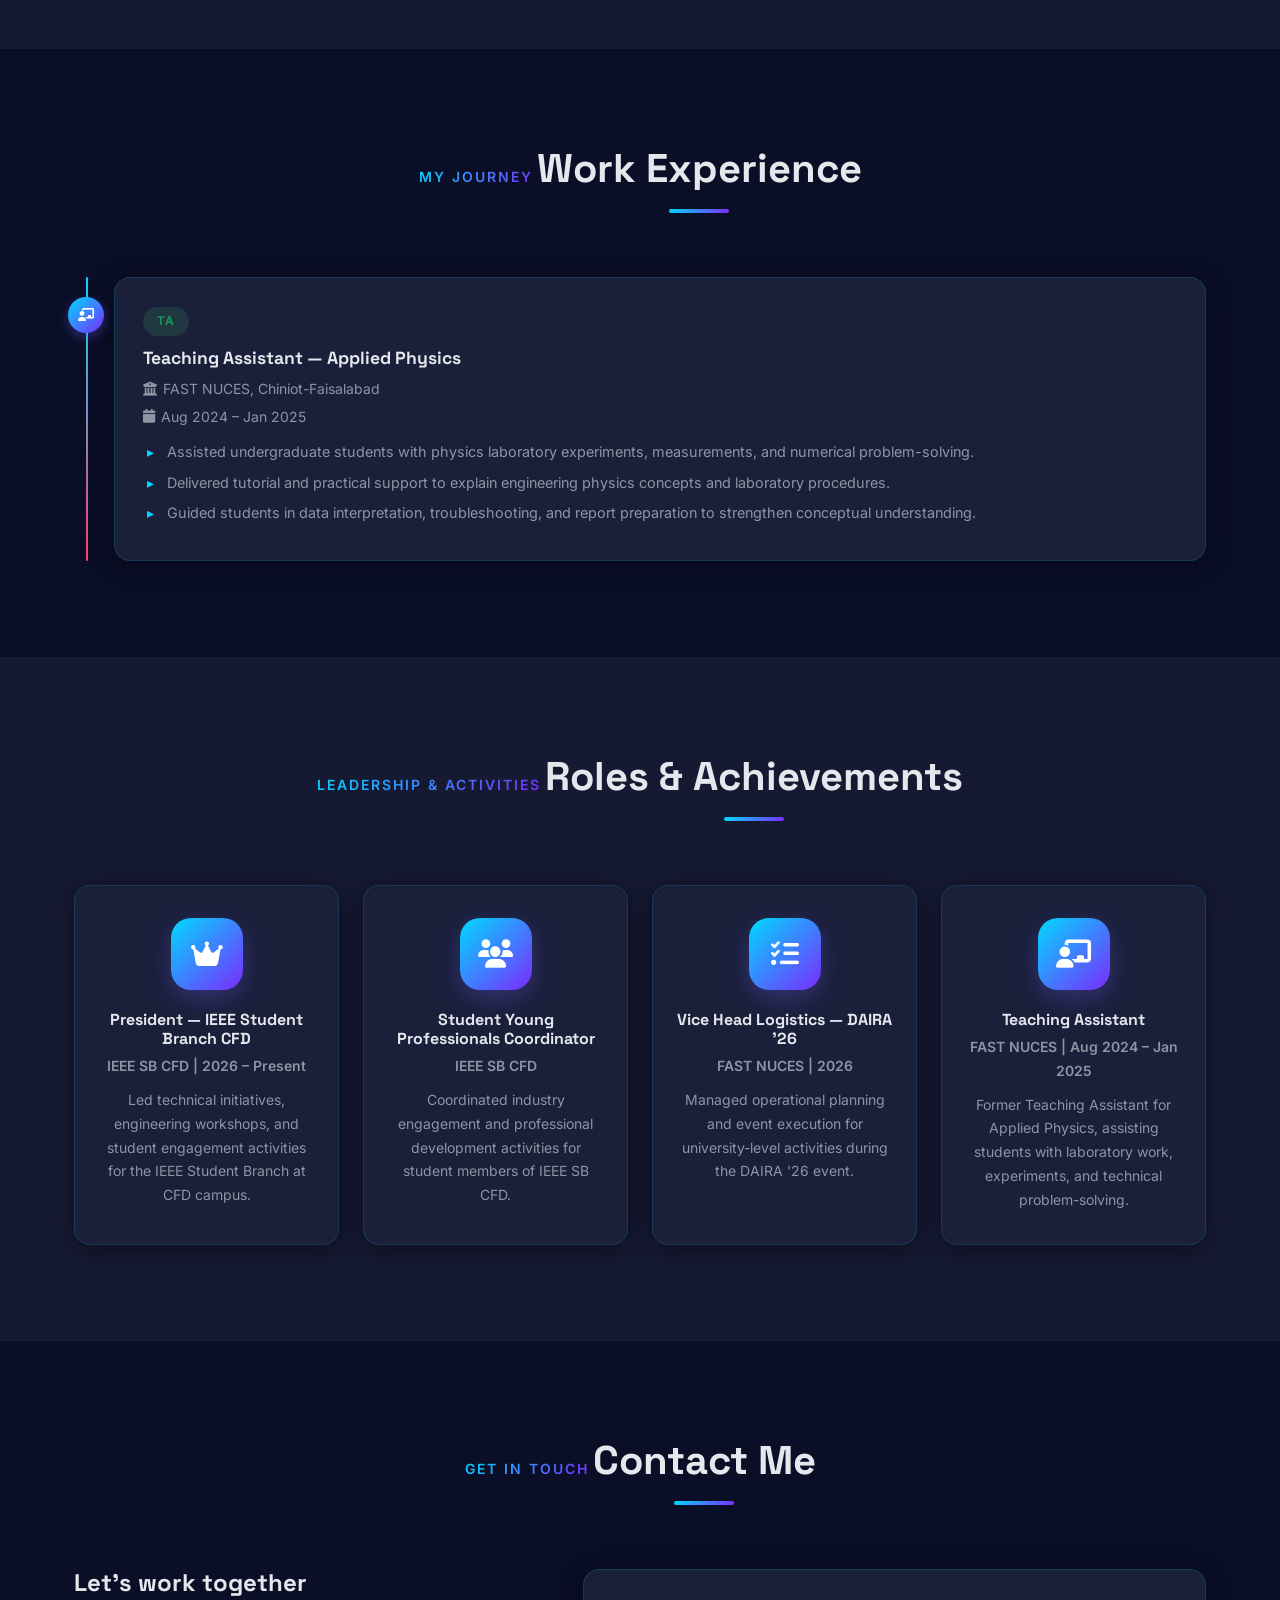
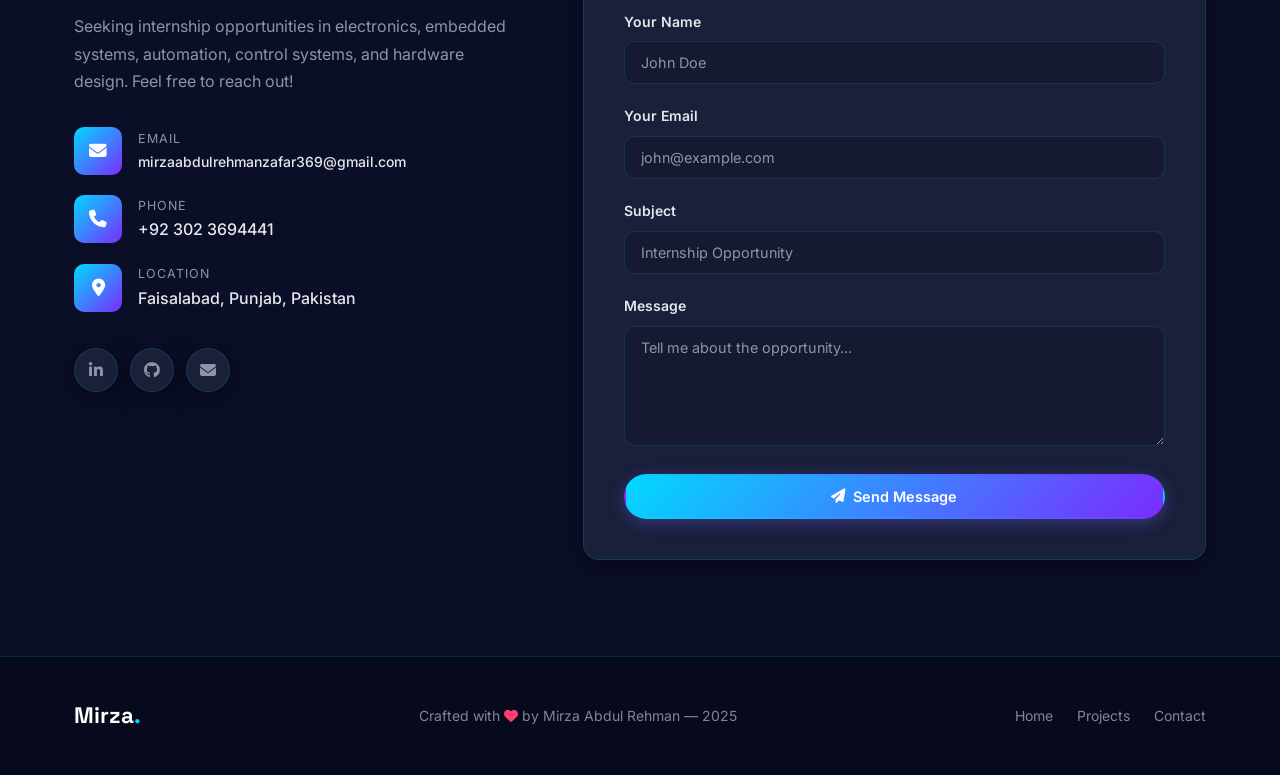
==== commit 5228264c: "submitted" ====
--- a/index.html
+++ b/index.html
@@ -96,7 +96,7 @@
           <p>Beyond academics, I serve as President of IEEE Student Branch CFD and formerly as Teaching Assistant for Applied Physics — because great engineers are also great leaders and communicators.</p>
           <div class="about-info-grid">
             <div class="info-item"><span class="info-label">Name</span><span class="info-value">Mirza Abdul Rehman</span></div>
-            <div class="info-item"><span class="info-label">Email</span><span class="info-value">mirzaabdulrehmanzafar369@gmail.com</span></div>
+            <div class="info-item"><span class="info-label">Email</span><span class="info-value" style="word-break: break-all; font-size: 0.85rem;">mirzaabdulrehmanzafar369@gmail.com</span></div>
             <div class="info-item"><span class="info-label">Degree</span><span class="info-value">BS Electrical Engineering</span></div>
             <div class="info-item"><span class="info-label">Status</span><span class="info-value available">Available</span></div>
             <div class="info-item"><span class="info-label">Phone</span><span class="info-value">+92 302 3694441</span></div>
@@ -367,7 +367,7 @@
           <div class="contact-items">
             <div class="contact-item">
               <div class="contact-icon"><i class="fas fa-envelope"></i></div>
-              <div><p class="contact-label">Email</p><p>mirzaabdulrehmanzafar369@gmail.com</p></div>
+              <div><p class="contact-label">Email</p><p style="word-break: break-all; font-size: 0.875rem;">mirzaabdulrehmanzafar369@gmail.com</p></div>
             </div>
             <div class="contact-item">
               <div class="contact-icon"><i class="fas fa-phone"></i></div>
--- a/style.css
+++ b/style.css
@@ -947,70 +947,165 @@
 /* =============================================
    RESPONSIVE
    ============================================= */
+
+/* ── Tablet ── */
 @media (max-width: 1024px) {
   .skills-wrapper { grid-template-columns: 1fr 1fr; }
   .hero-container { gap: 40px; }
-}
-
+  .projects-grid { grid-template-columns: repeat(2, 1fr); }
+  .contact-grid { grid-template-columns: 1fr 1.2fr; gap: 40px; }
+}
+
+/* ── Mobile (768px) ── */
 @media (max-width: 768px) {
-  .section { padding: 72px 0; }
-
-  /* Nav */
+  .section { padding: 60px 0; }
+  .section-header { margin-bottom: 40px; }
+
+  /* ── Navbar ── */
   .hamburger { display: flex; }
   .nav-links {
     position: fixed;
     top: 0; right: -100%;
-    width: 280px; height: 100vh;
+    width: 75vw; max-width: 300px; height: 100vh;
     background: rgba(10, 14, 39, 0.98);
     backdrop-filter: blur(20px);
+    -webkit-backdrop-filter: blur(20px);
     flex-direction: column;
     justify-content: center;
-    gap: 8px;
+    gap: 4px;
     padding: 40px 24px;
     transition: right 0.35s cubic-bezier(0.4,0,0.2,1);
-    box-shadow: -8px 0 32px rgba(0,0,0,0.5);
+    box-shadow: -8px 0 32px rgba(0,0,0,0.6);
+    z-index: 999;
   }
   .nav-links.open { right: 0; }
-  .nav-link { font-size: 1rem; padding: 12px 16px; }
-
-  /* Hero */
-  .hero { padding: 100px 0 72px; }
+  .nav-link { font-size: 1.05rem; padding: 13px 18px; width: 100%; }
+
+  /* ── Hero ── */
+  .hero { padding: 90px 0 60px; }
   .hero-container {
     grid-template-columns: 1fr;
     text-align: center;
-    gap: 48px;
+    gap: 36px;
+    padding: 0 20px;
   }
   .hero-image-wrap { order: -1; }
-  .hero-avatar { width: 220px; height: 220px; font-size: 5rem; }
-  .hero-desc { margin: 0 auto 12px; }
-  .hero-ambition { text-align: center; }
-  .hero-buttons { justify-content: center; }
-  .hero-stats { justify-content: center; }
+  .hero-avatar {
+    width: 200px; height: 200px;
+    border-radius: 30px;
+    margin: 0 auto;
+  }
+  .hero-name { font-size: clamp(1.8rem, 7vw, 3rem); white-space: normal !important; }
+  .hero-title { font-size: 1rem; }
+  .hero-desc { margin: 0 auto 12px; font-size: 0.92rem; }
+  .hero-ambition { font-size: 0.9rem; }
+  .hero-buttons { justify-content: center; flex-wrap: wrap; gap: 10px; }
+  .hero-stats { justify-content: center; gap: 16px; }
+  .stat-num { font-size: 1.4rem; }
+
+  /* ── About ── */
+  .about-grid { grid-template-columns: 1fr; gap: 32px; }
+  .about-image-card { padding: 32px 20px; }
+  .about-avatar { width: 130px; height: 130px; }
+  .about-info-grid { grid-template-columns: 1fr 1fr; gap: 12px; }
+  .about-content h3 { font-size: 1.2rem; }
+
+  /* ── Skills ── */
+  .skills-wrapper { grid-template-columns: 1fr; gap: 28px; }
+  .skills-badges { gap: 8px; }
+  .badge { font-size: 0.8rem; padding: 7px 13px; }
+
+  /* ── Projects ── */
+  .projects-grid { grid-template-columns: 1fr; gap: 20px; }
+  .project-content { padding: 18px; }
+
+  /* ── Timeline ── */
+  .timeline { padding-left: 28px; }
+  .timeline::before { left: 10px; }
+  .timeline-dot {
+    left: -34px;
+    width: 28px; height: 28px;
+    font-size: 0.65rem;
+  }
+  .timeline-card { padding: 20px 16px; }
+  .timeline-card h3 { font-size: 1rem; }
+
+  /* ── Achievements ── */
+  .achievements-grid { grid-template-columns: repeat(2, 1fr); gap: 16px; }
+  .achievement-card { padding: 22px 16px; }
+  .achievement-icon { width: 56px; height: 56px; font-size: 1.4rem; border-radius: 14px; }
+  .achievement-card h3 { font-size: 0.9rem; }
+  .achievement-org { font-size: 0.75rem; }
+  .achievement-card p { font-size: 0.8rem; }
+
+  /* ── Contact ── */
+  .contact-grid { grid-template-columns: 1fr; gap: 32px; }
+  .contact-form { padding: 24px 16px; }
+  .contact-info h3 { font-size: 1.2rem; }
+  .social-links { justify-content: flex-start; gap: 10px; }
+
+  /* ── Footer ── */
+  .footer-content { flex-direction: column; text-align: center; gap: 12px; }
+  .footer-links { justify-content: center; gap: 16px; }
+
+  /* ── Back to Top ── */
+  .back-to-top { bottom: 20px; right: 20px; width: 42px; height: 42px; font-size: 0.9rem; }
+}
+
+/* ── Small Mobile (480px) ── */
+@media (max-width: 480px) {
+  .container { padding: 0 16px; }
+  .section { padding: 48px 0; }
+
+  /* Hero */
+  .hero { padding: 80px 0 48px; }
+  .hero-avatar { width: 170px; height: 170px; border-radius: 24px; }
+  .hero-buttons { flex-direction: column; align-items: stretch; gap: 10px; }
+  .hero-buttons .btn { width: 100%; justify-content: center; }
+  .hero-stats { gap: 12px; }
+  .stat-num { font-size: 1.25rem; }
+  .stat-label { font-size: 0.72rem; }
 
   /* About */
-  .about-grid { grid-template-columns: 1fr; gap: 40px; }
-  .about-info-grid { grid-template-columns: 1fr 1fr; }
+  .about-info-grid { grid-template-columns: 1fr; }
+  .info-value { font-size: 0.9rem; }
+
+  /* Projects */
+  .project-image { height: 140px; }
+  .project-icon { font-size: 3rem; }
+  .project-tags span { font-size: 0.72rem; padding: 3px 10px; }
+
+  /* Achievements */
+  .achievements-grid { grid-template-columns: 1fr; }
 
   /* Skills */
-  .skills-wrapper { grid-template-columns: 1fr; gap: 32px; }
+  .skills-cat-title { font-size: 0.95rem; }
+
+  /* Timeline */
+  .timeline-skills span { font-size: 0.72rem; padding: 3px 10px; }
+  .timeline-list li { font-size: 0.85rem; }
+
+  /* Section titles */
+  .section-title { font-size: 1.6rem; }
+  .section-tag { font-size: 0.75rem; }
+
+  /* Buttons */
+  .btn { font-size: 0.85rem; padding: 11px 20px; }
+  .btn-sm { padding: 7px 14px; font-size: 0.78rem; }
 
   /* Contact */
-  .contact-grid { grid-template-columns: 1fr; gap: 40px; }
-  .contact-form { padding: 28px 20px; }
-
-  /* Footer */
-  .footer-content { flex-direction: column; text-align: center; }
-
-  /* Timeline */
-  .timeline { padding-left: 32px; }
-  .timeline-dot { left: -38px; width: 30px; height: 30px; font-size: 0.7rem; }
-}
-
-@media (max-width: 480px) {
-  .hero-buttons { flex-direction: column; align-items: center; }
-  .hero-buttons .btn { width: 100%; justify-content: center; }
-  .projects-grid, .blog-grid, .achievements-grid, .testimonials-grid {
-    grid-template-columns: 1fr;
-  }
-  .about-info-grid { grid-template-columns: 1fr; }
-}
+  .contact-item { gap: 12px; }
+  .contact-icon { width: 40px; height: 40px; font-size: 0.95rem; }
+  .form-group label { font-size: 0.82rem; }
+
+  /* Nav logo */
+  .nav-logo { font-size: 1.25rem; }
+}
+
+/* ── Extra Small (360px) ── */
+@media (max-width: 360px) {
+  .hero-avatar { width: 150px; height: 150px; }
+  .hero-stats { flex-direction: column; gap: 8px; }
+  .stat-divider { display: none; }
+  .nav-links { width: 85vw; }
+}
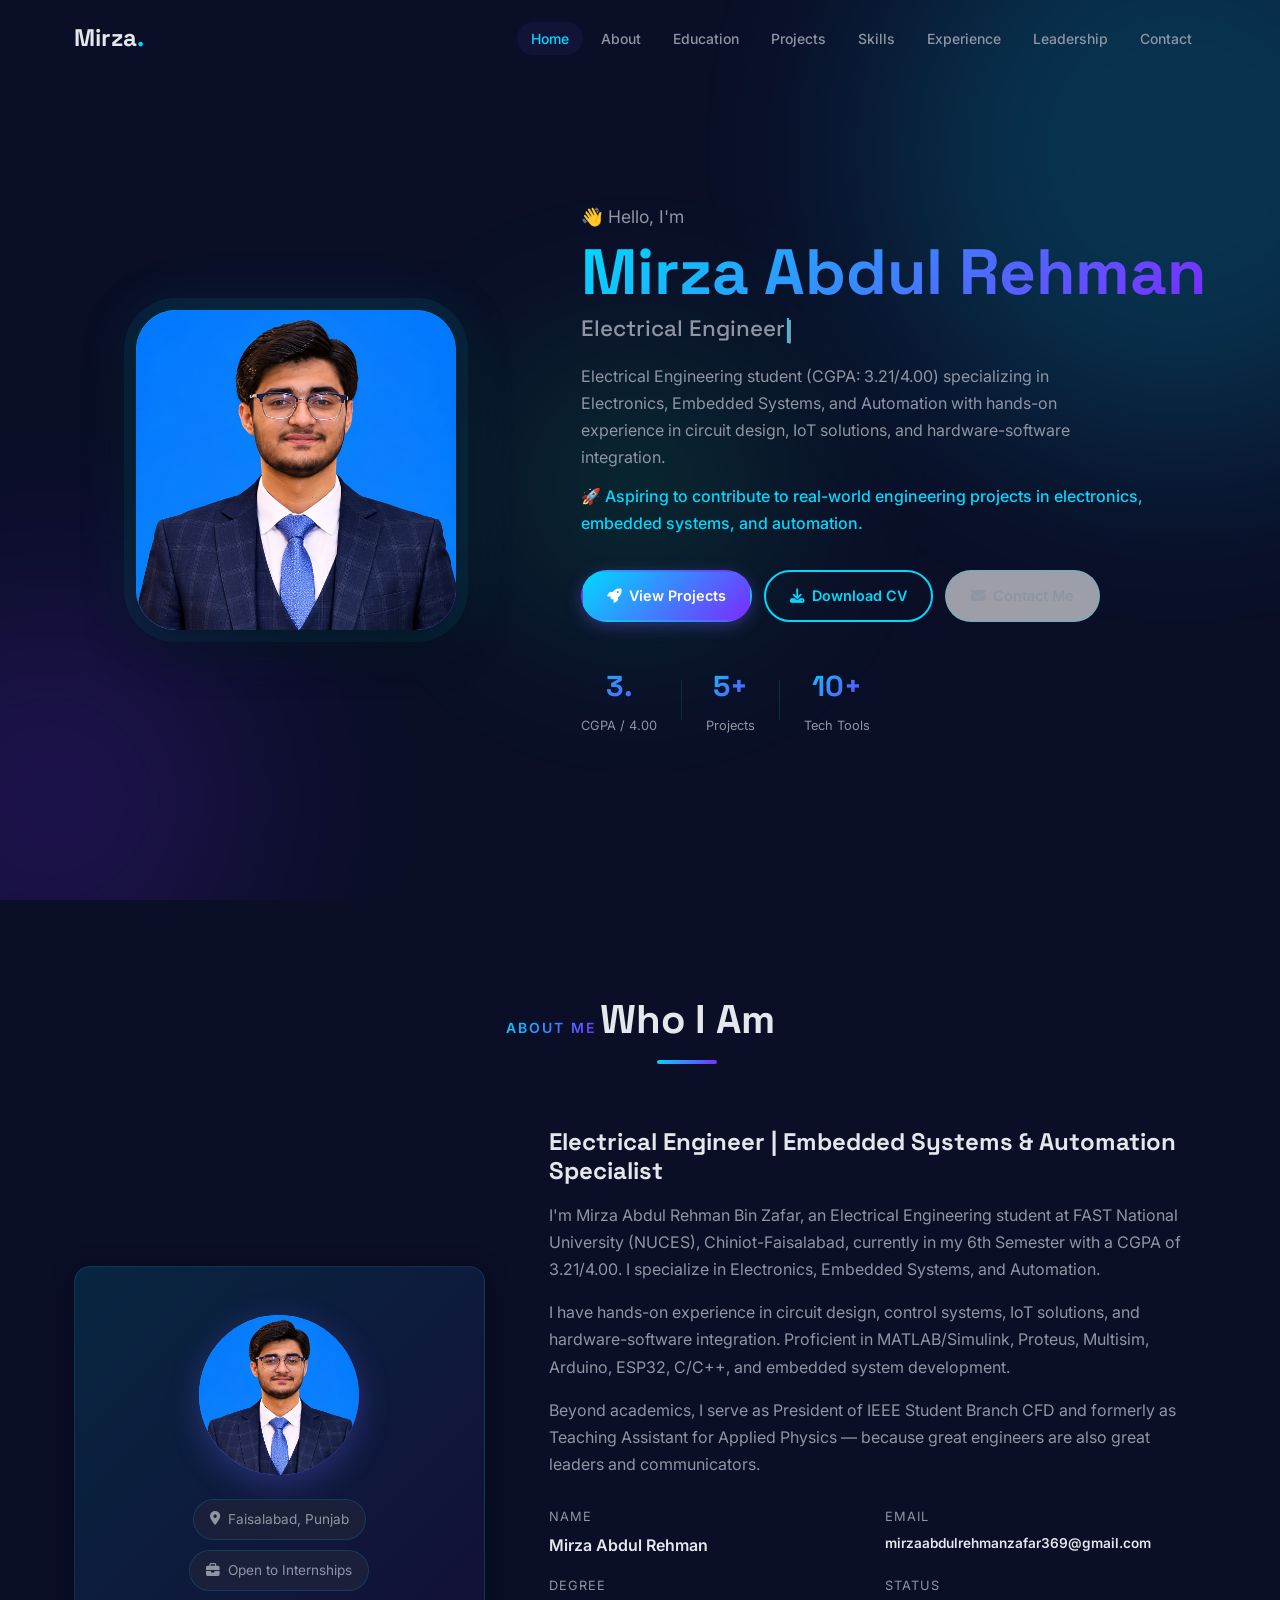
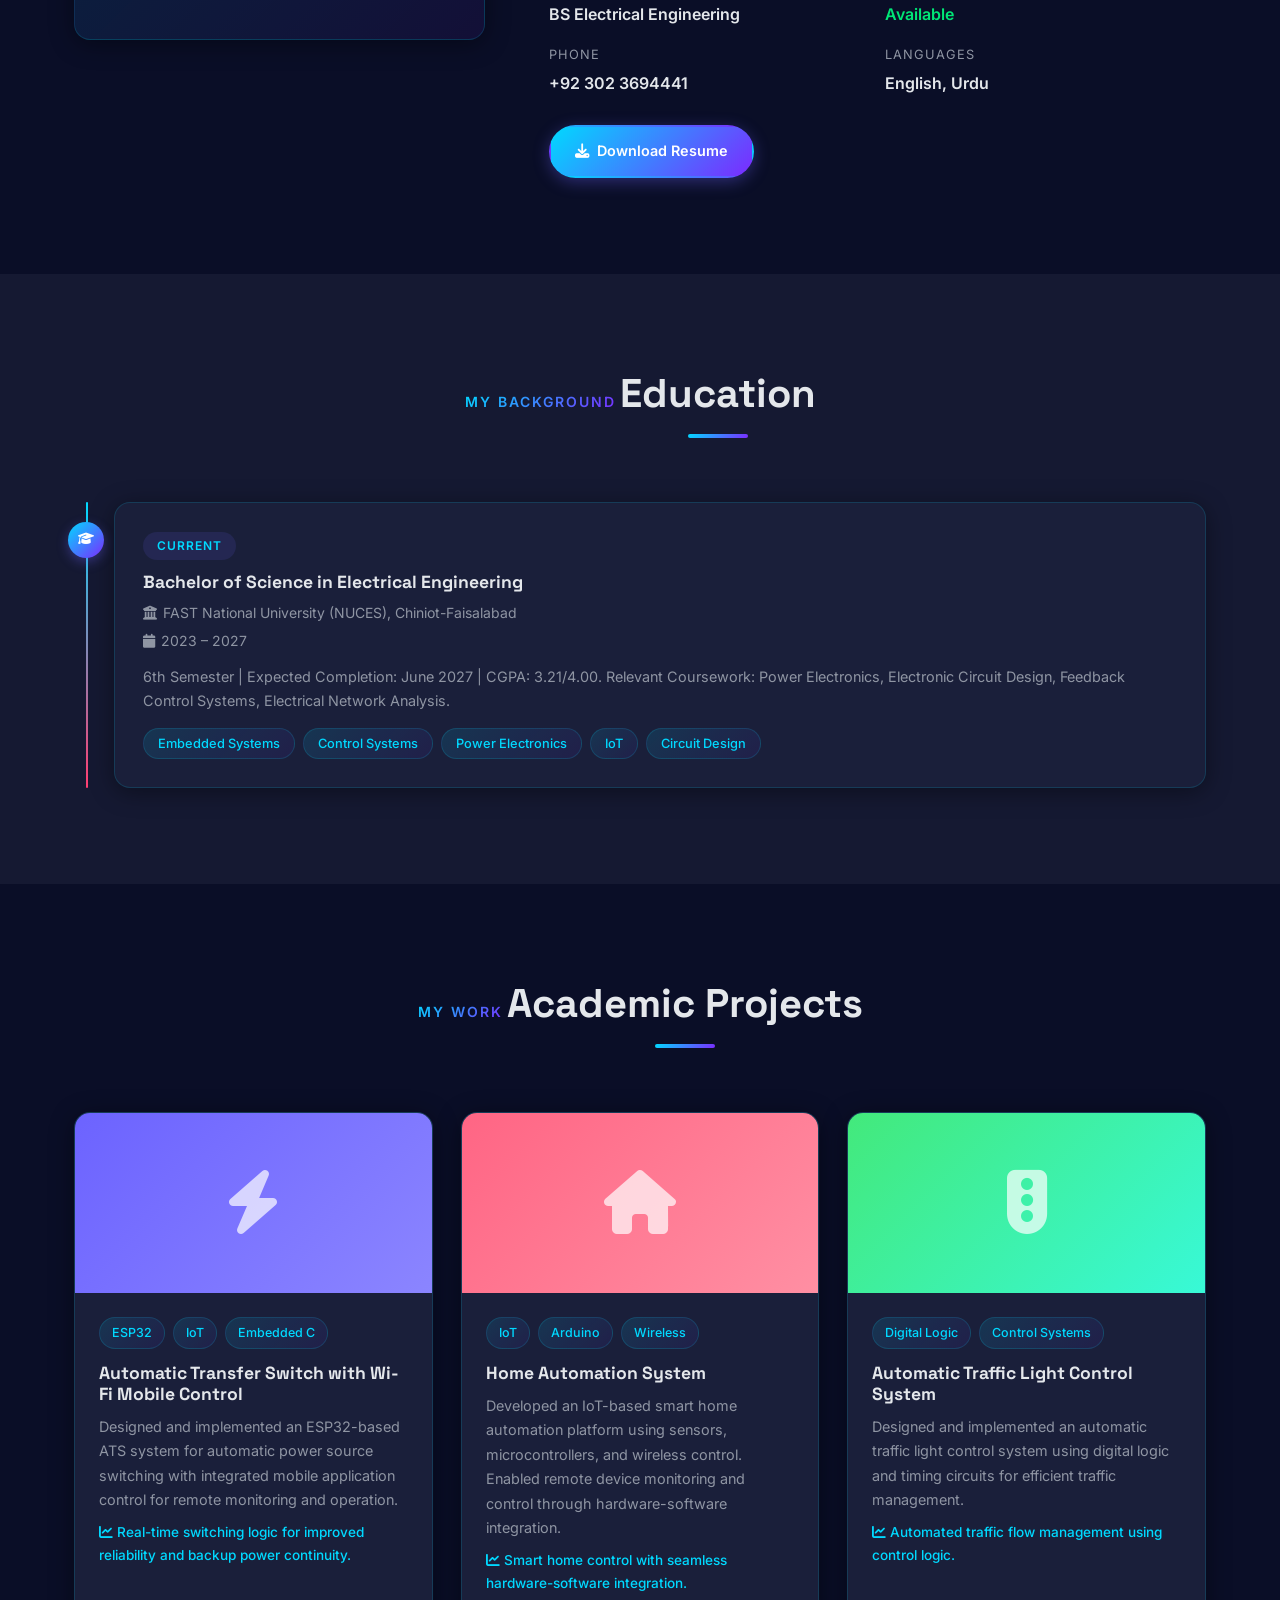
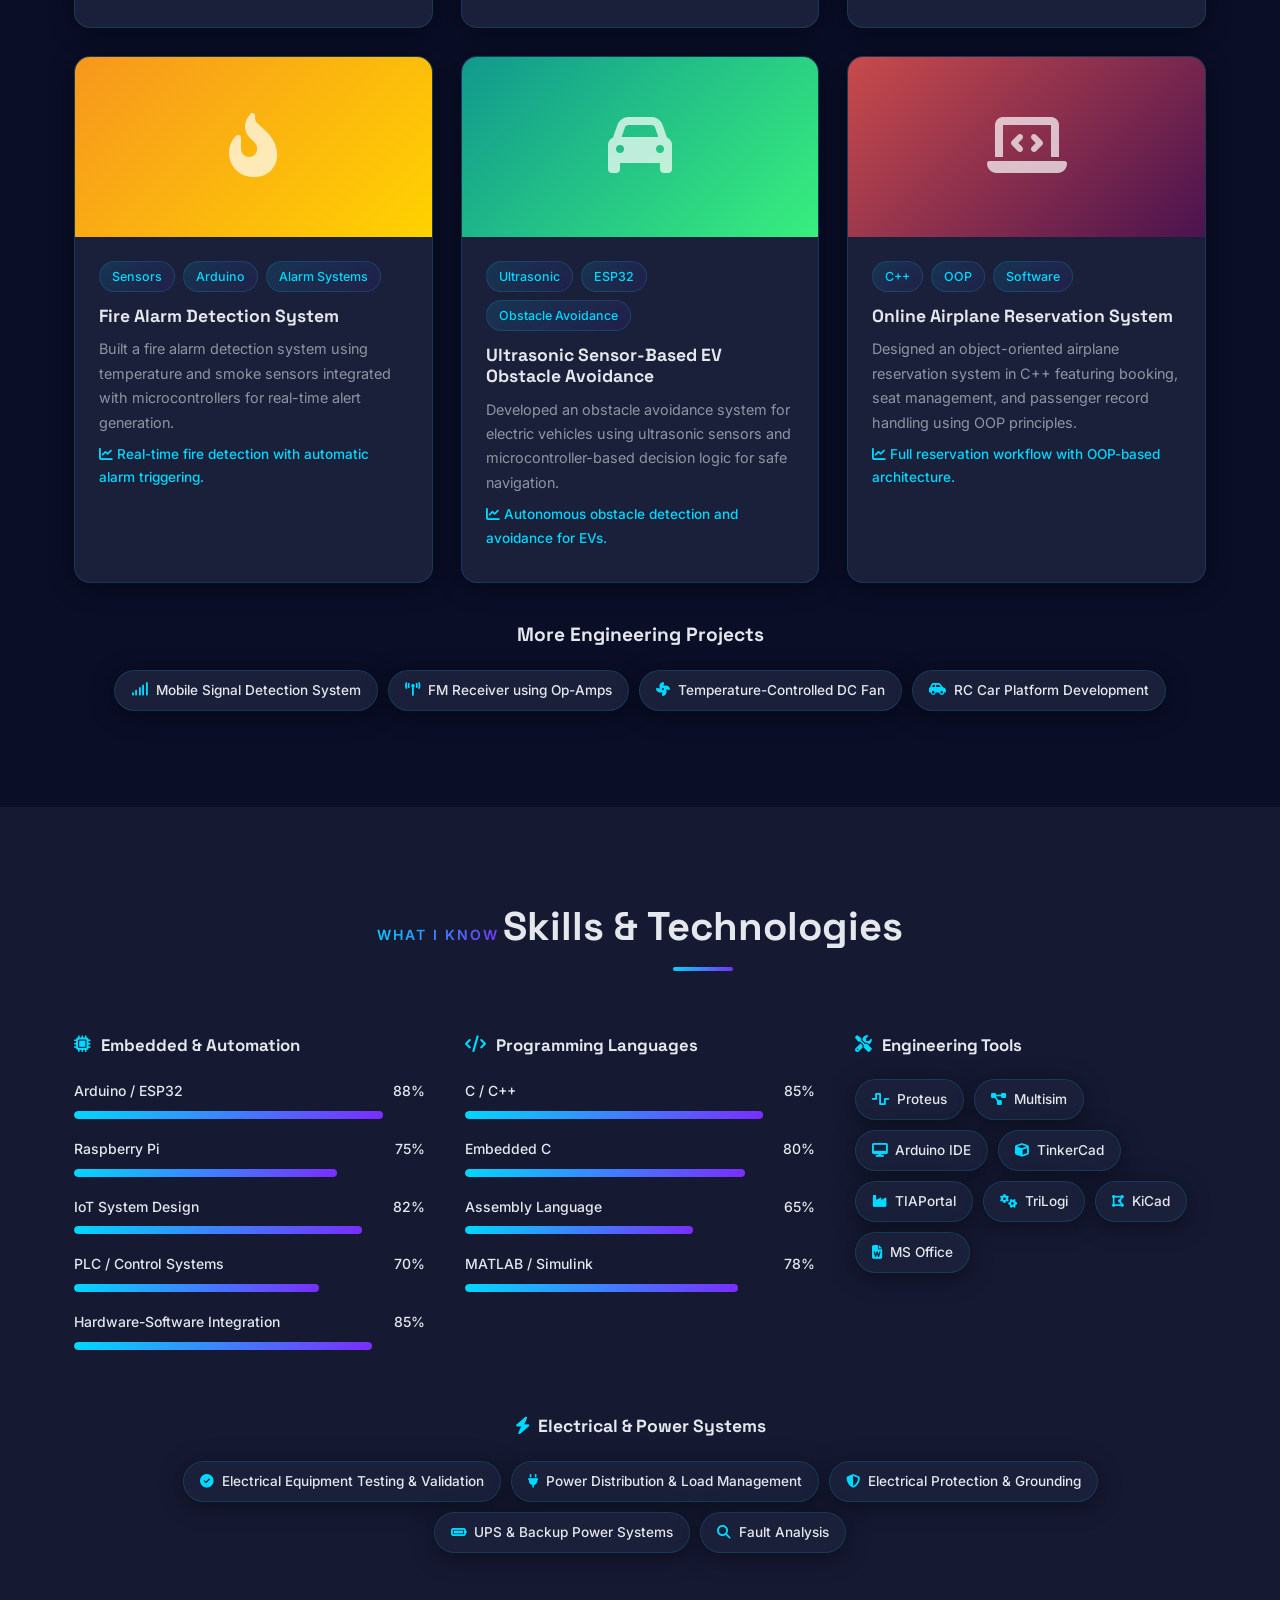
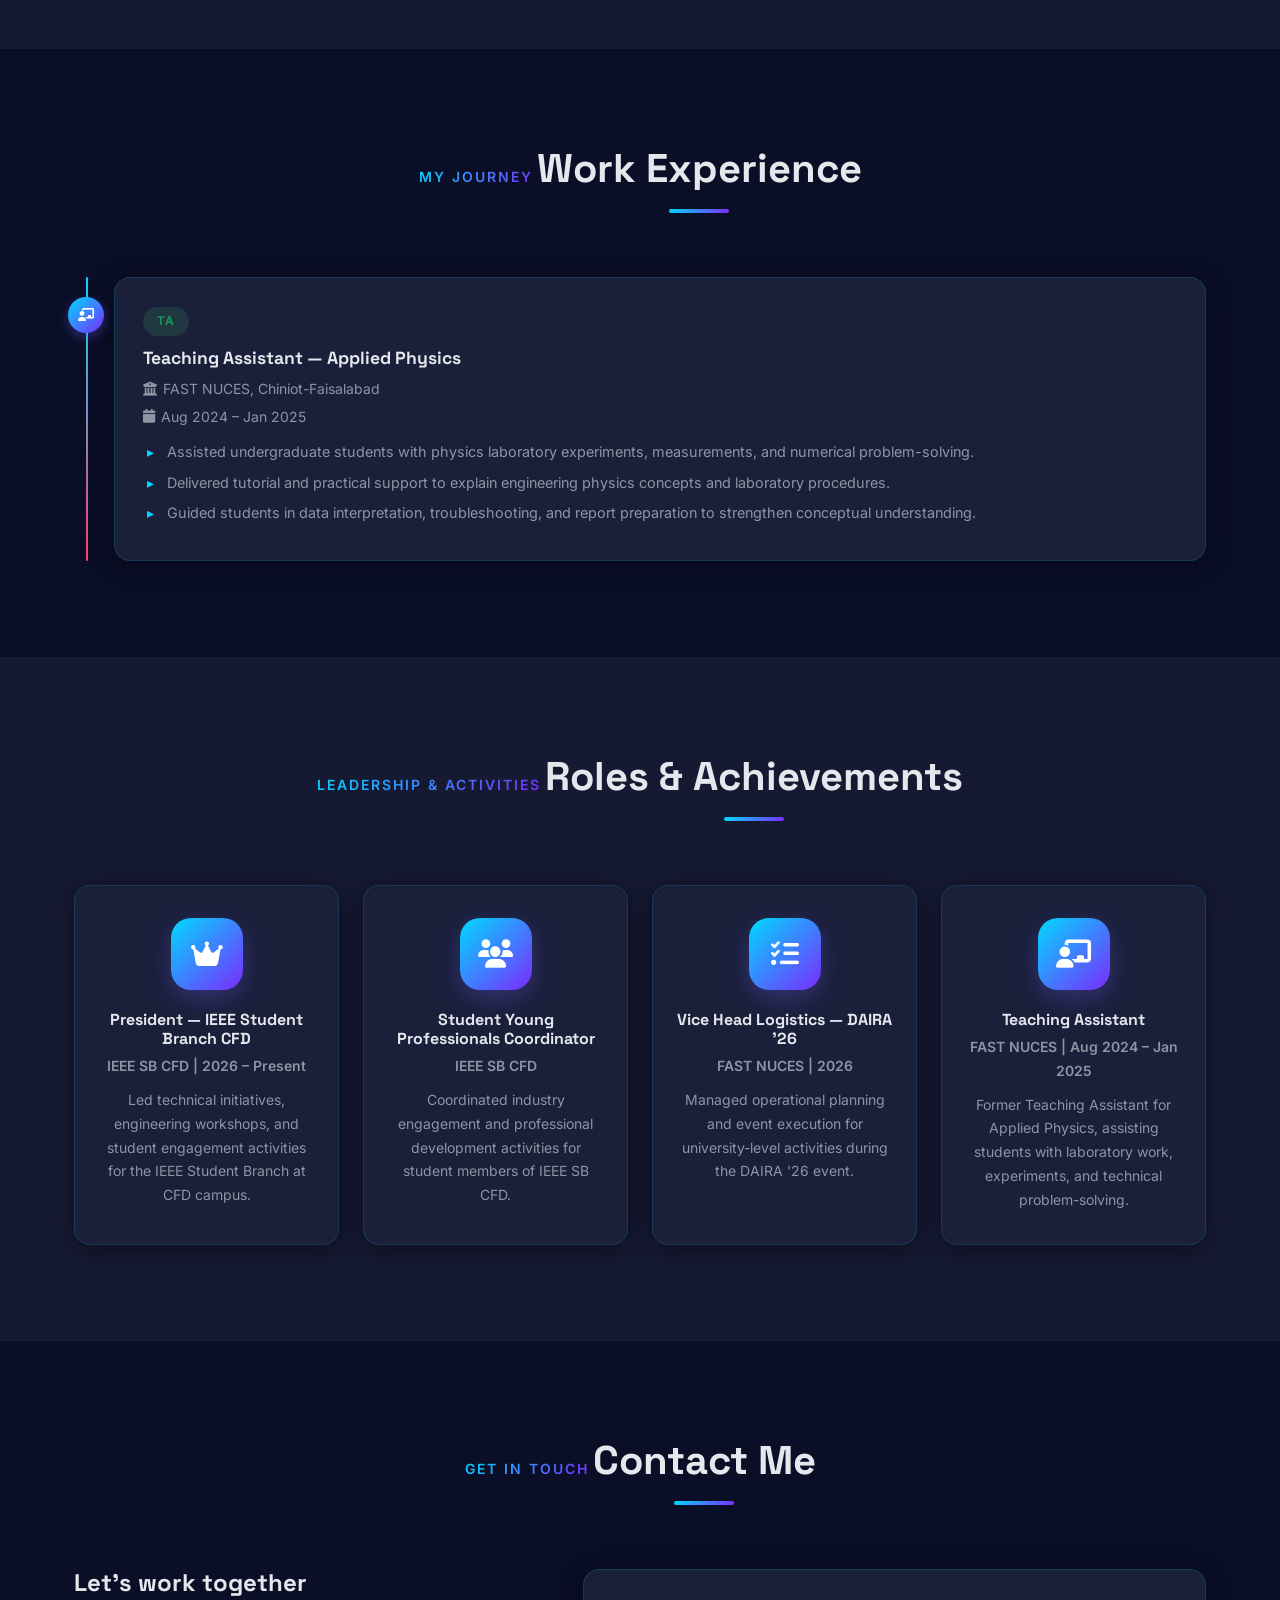
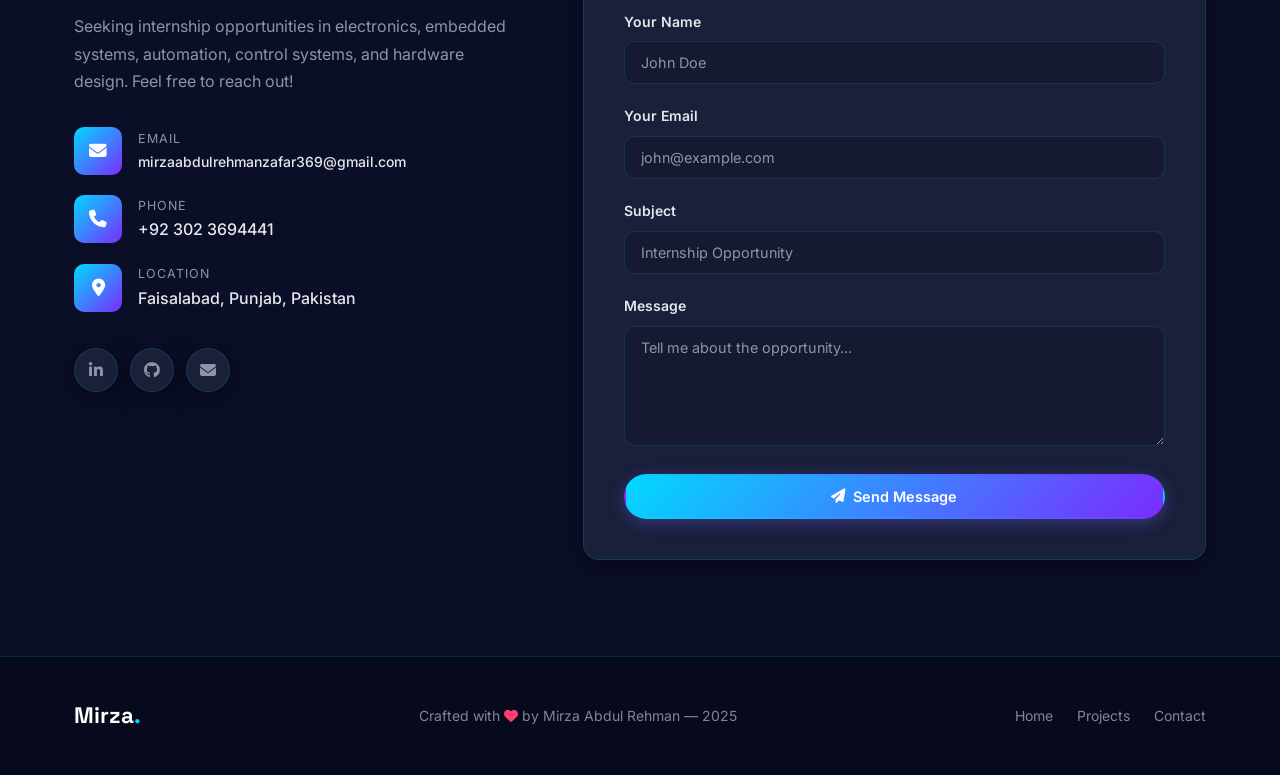
==== commit 8b884c89: "sub" ====
--- a/index.html
+++ b/index.html
@@ -45,9 +45,6 @@
           <div class="hero-avatar">
             <img src="1.jpeg" alt="Mirza Abdul Rehman" />
           </div>
-          <div class="hero-badge">
-            <span class="badge-dot"></span> Seeking Internship
-          </div>
         </div>
       </div>
       <div class="hero-content" data-aos>
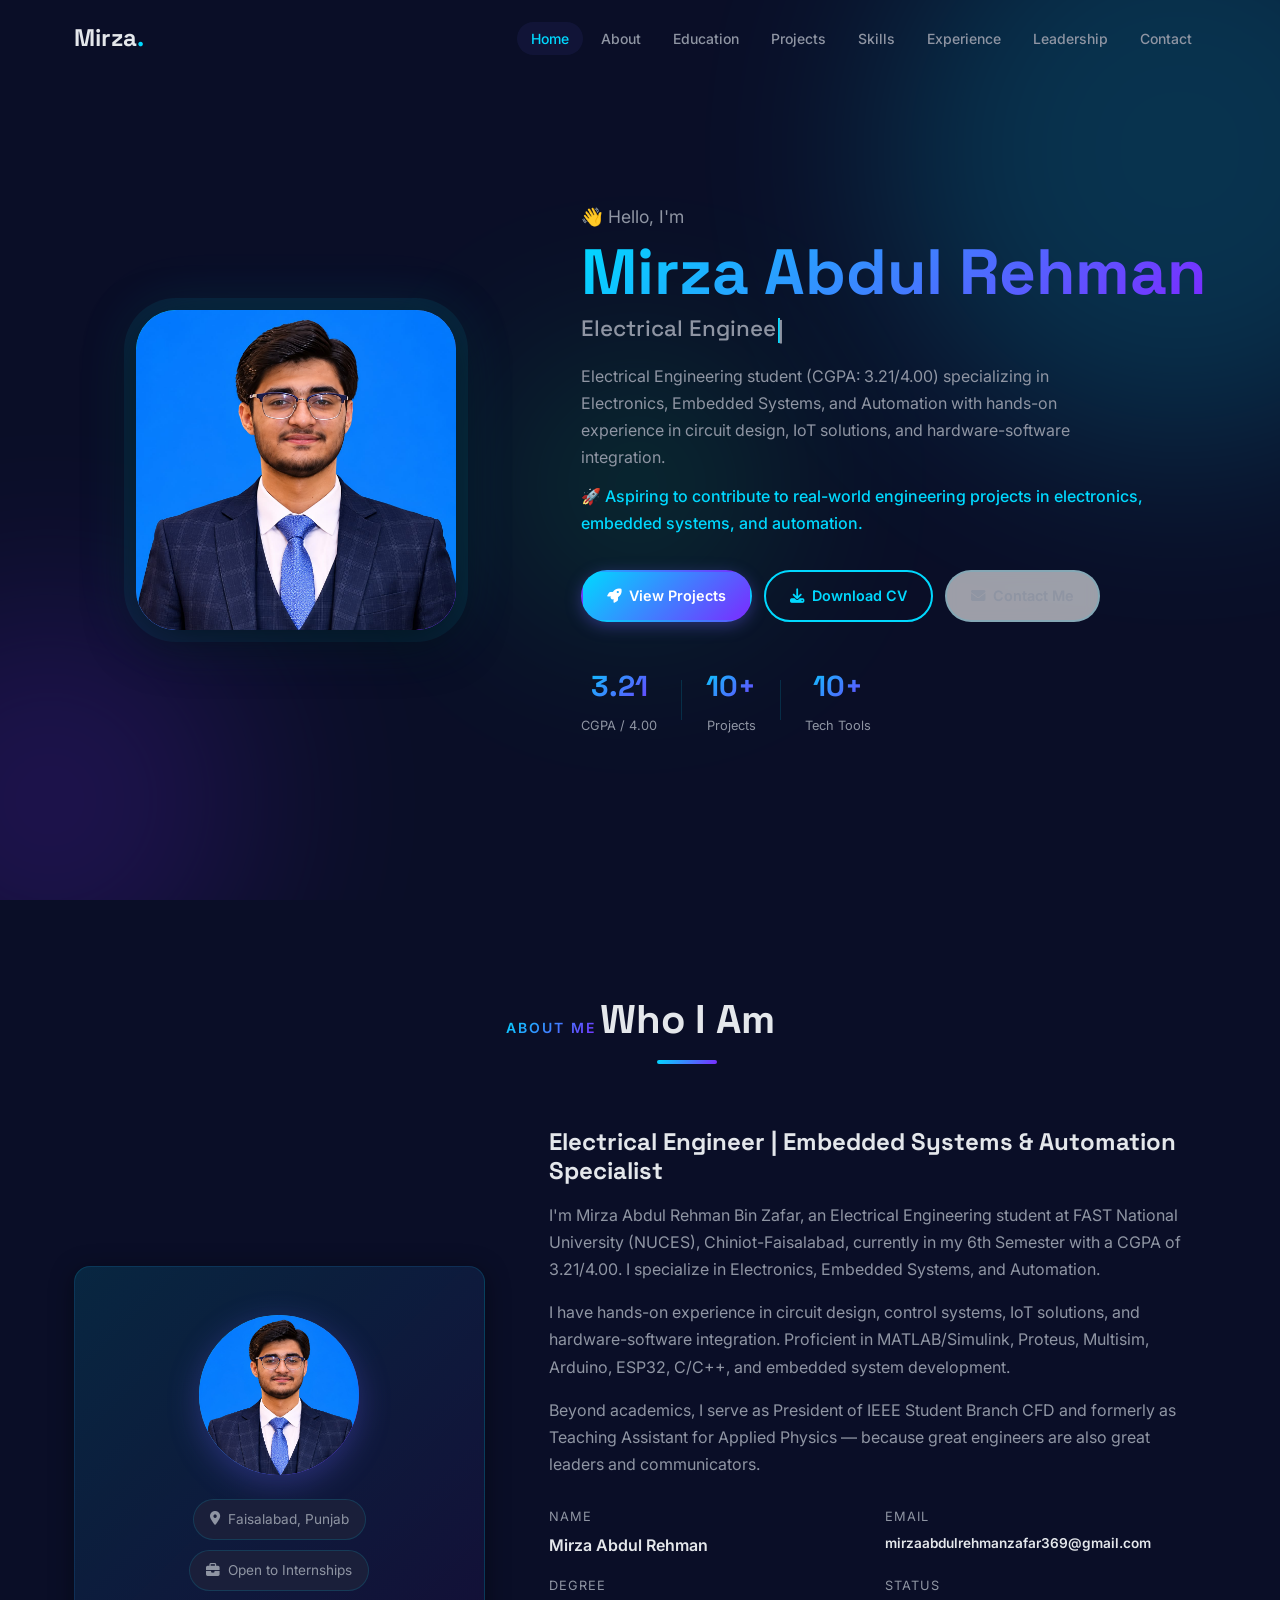
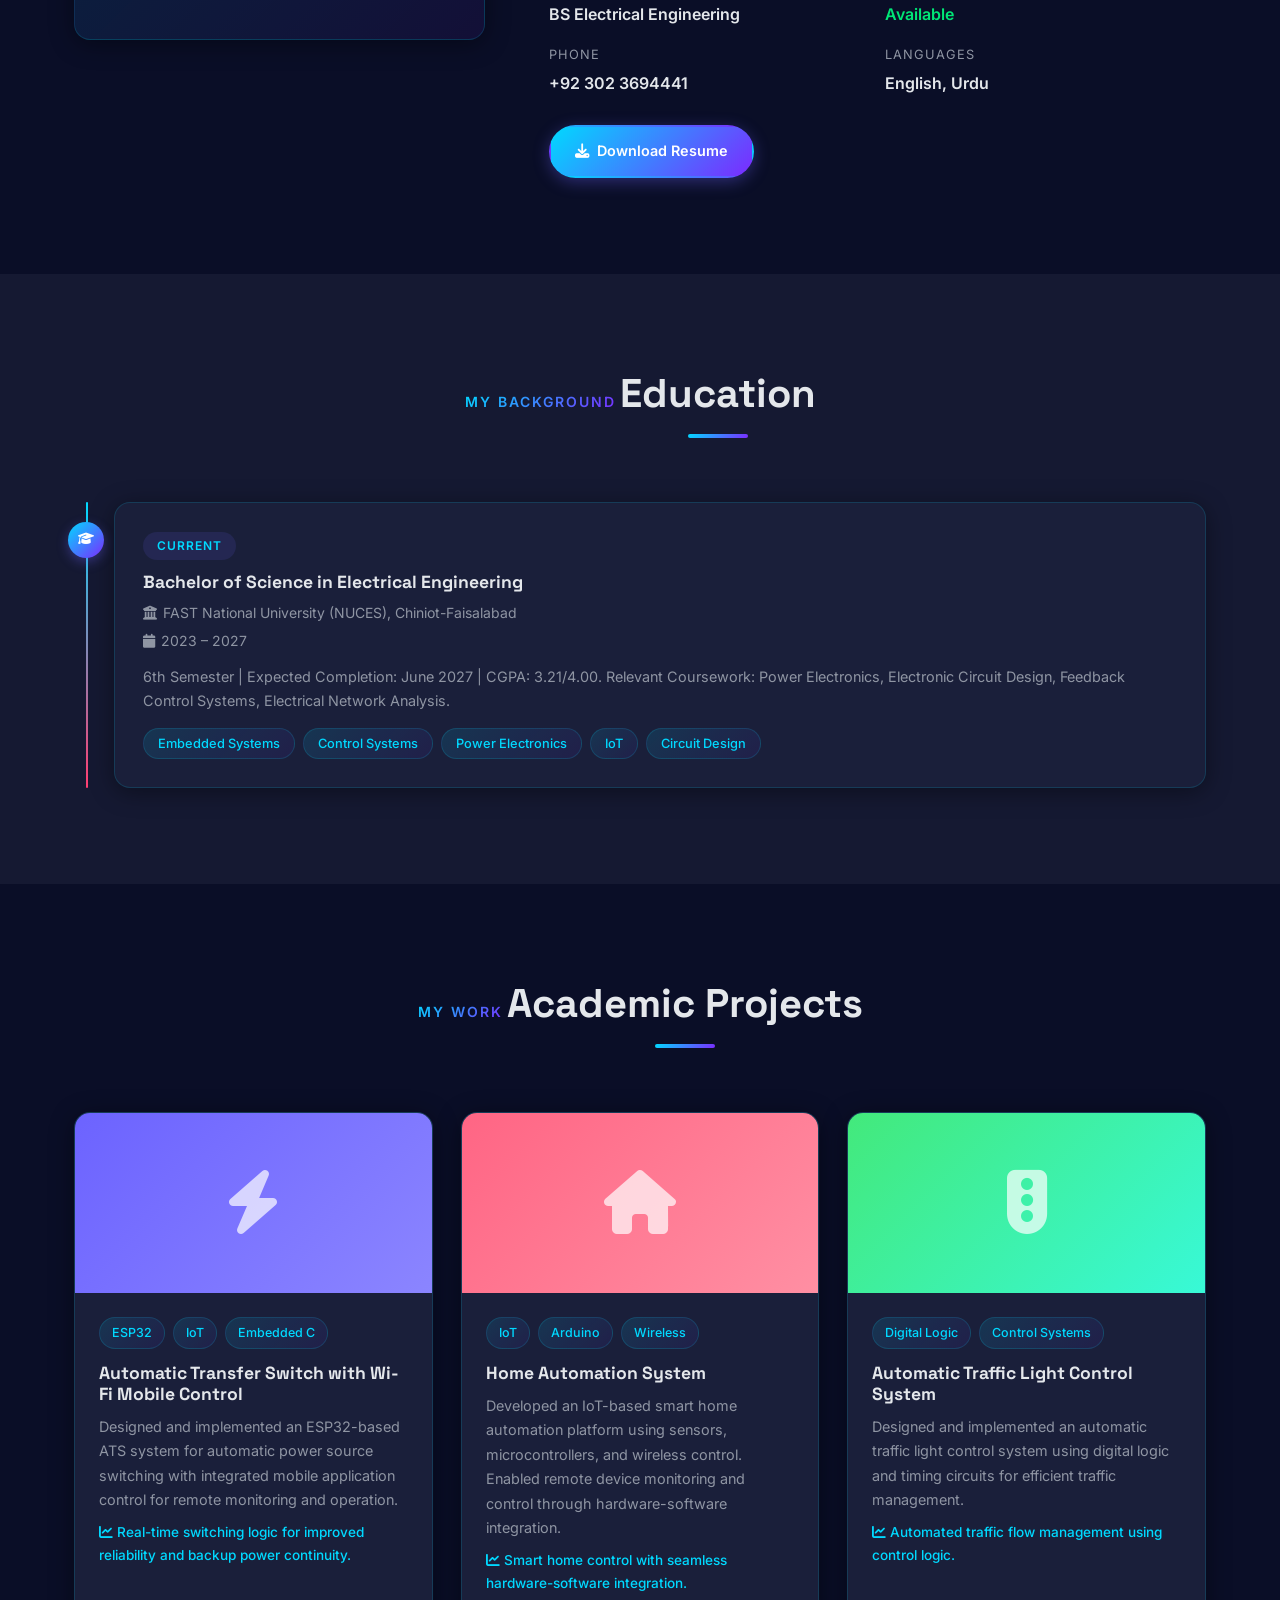
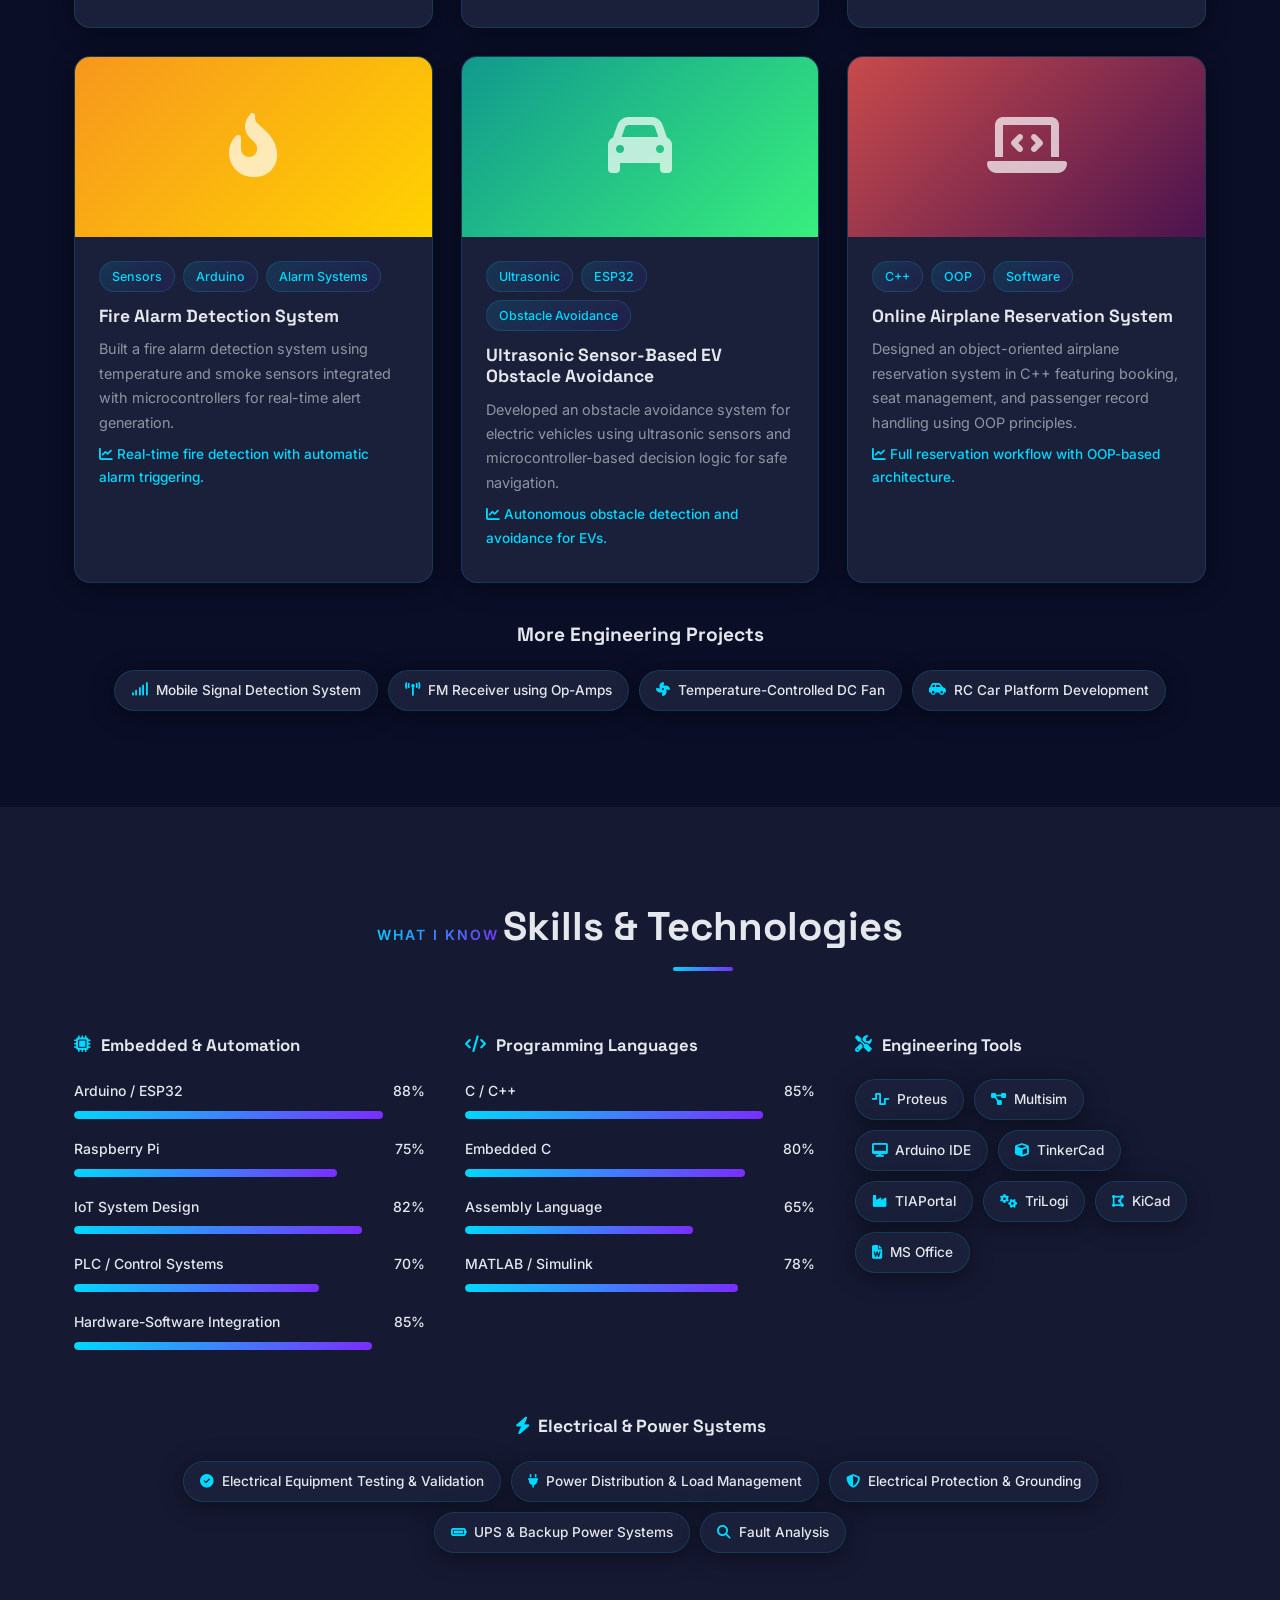
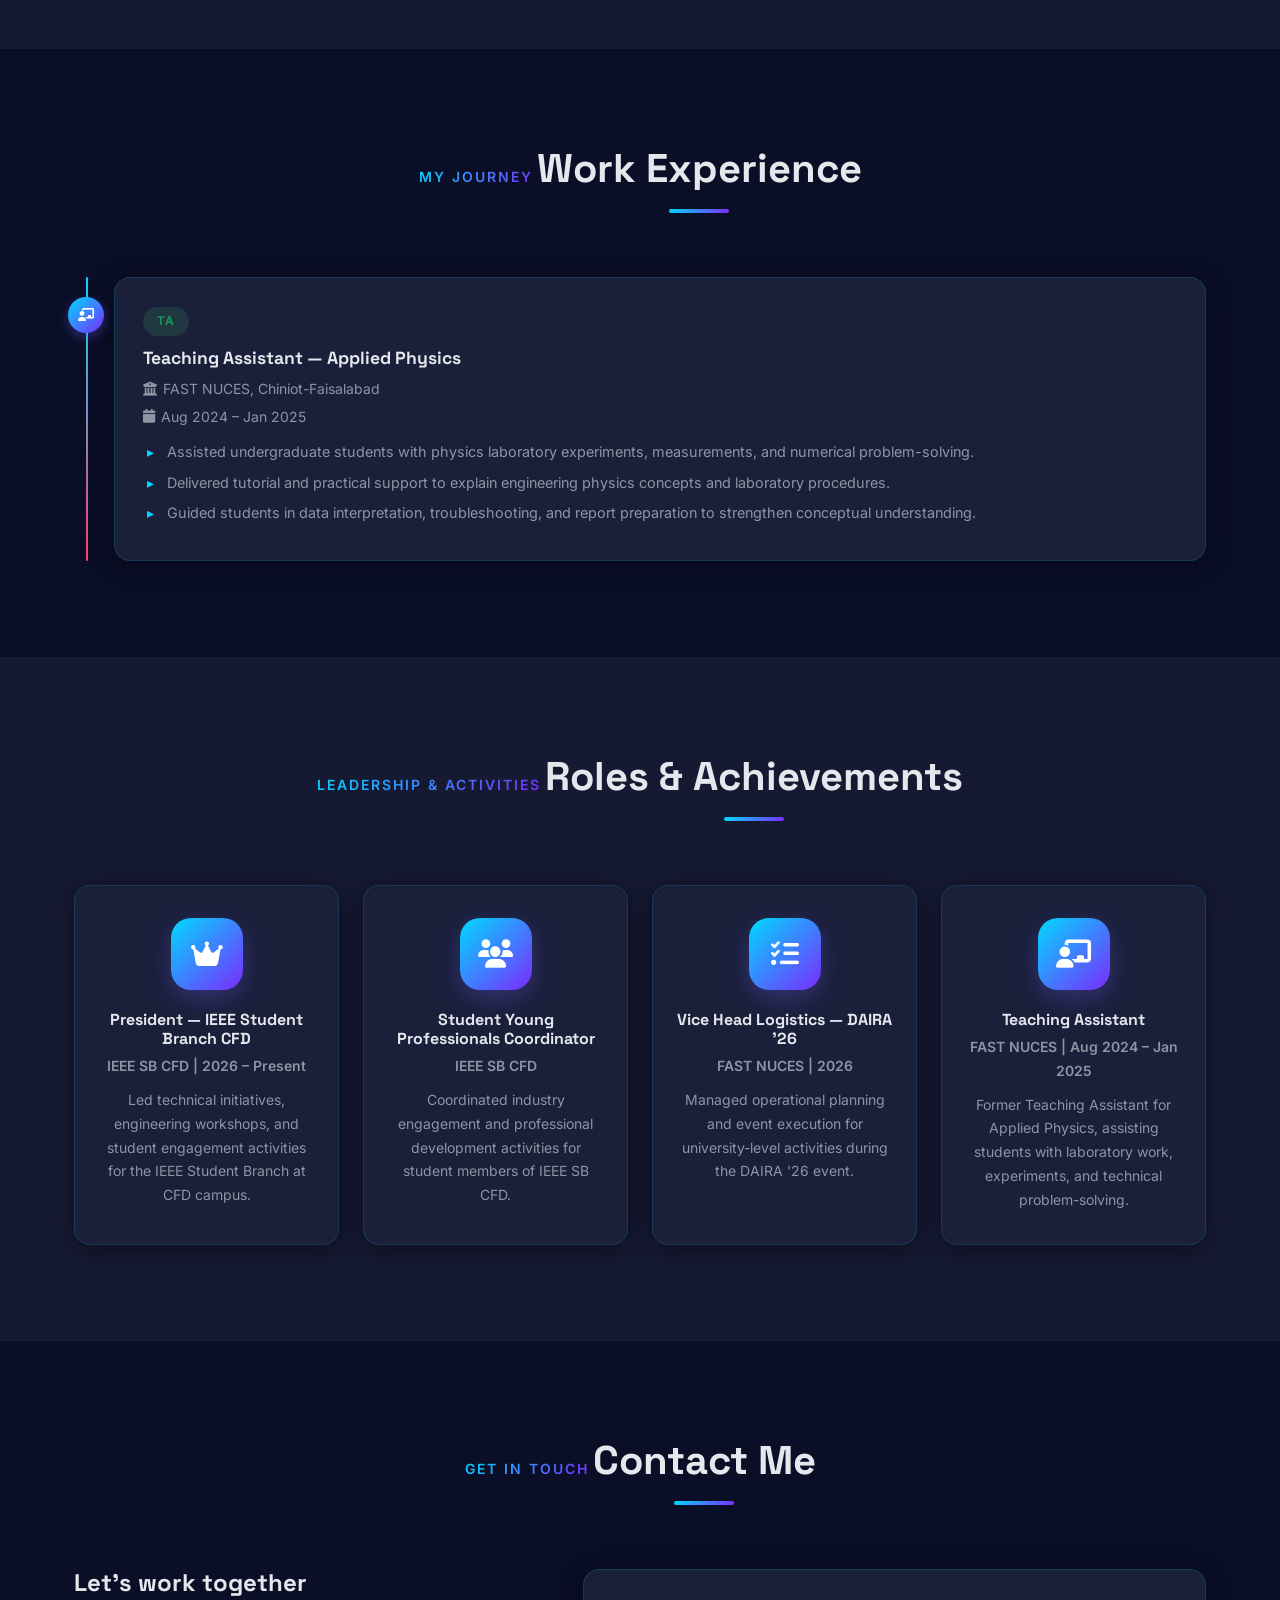
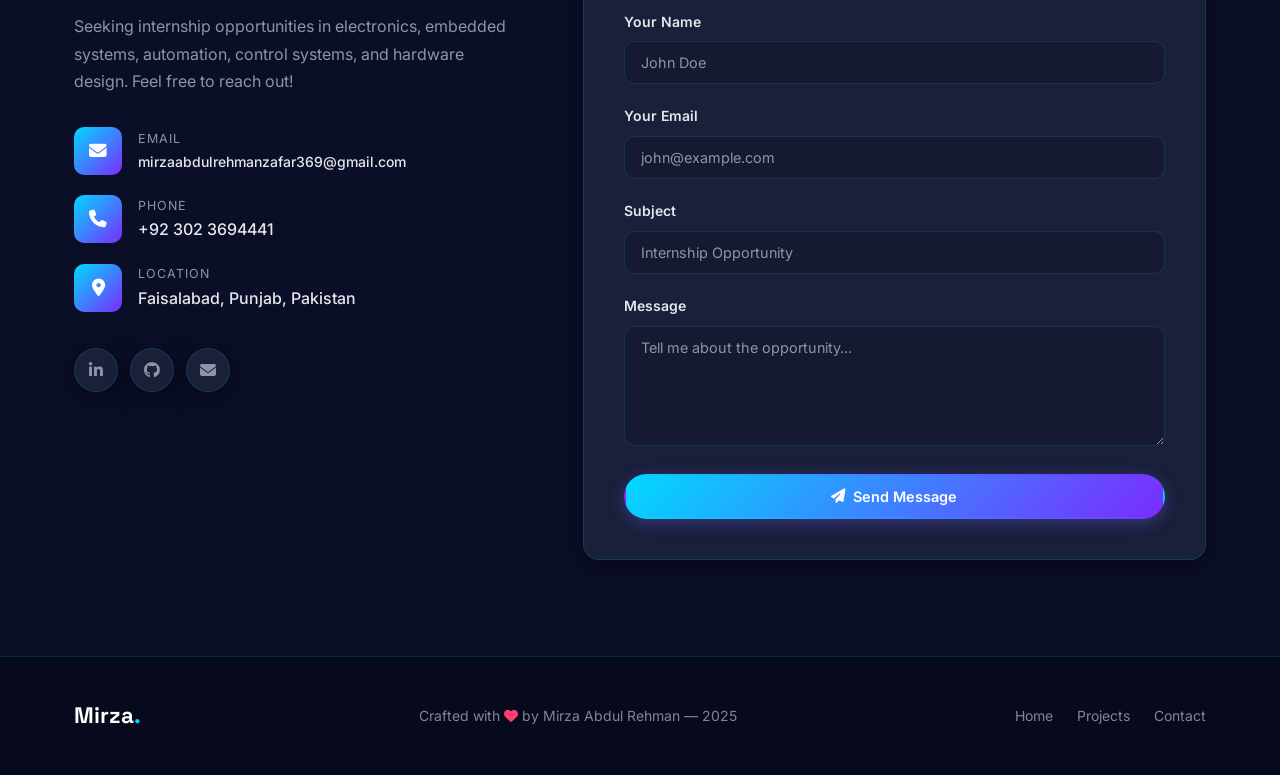
==== commit 25d0ea39: "sub" ====
--- a/index.html
+++ b/index.html
@@ -61,7 +61,7 @@
         <div class="hero-stats">
           <div class="stat"><span class="stat-num">3.21</span><span class="stat-label">CGPA / 4.00</span></div>
           <div class="stat-divider"></div>
-          <div class="stat"><span class="stat-num">5+</span><span class="stat-label">Projects</span></div>
+          <div class="stat"><span class="stat-num">10+</span><span class="stat-label">Projects</span></div>
           <div class="stat-divider"></div>
           <div class="stat"><span class="stat-num">10+</span><span class="stat-label">Tech Tools</span></div>
         </div>
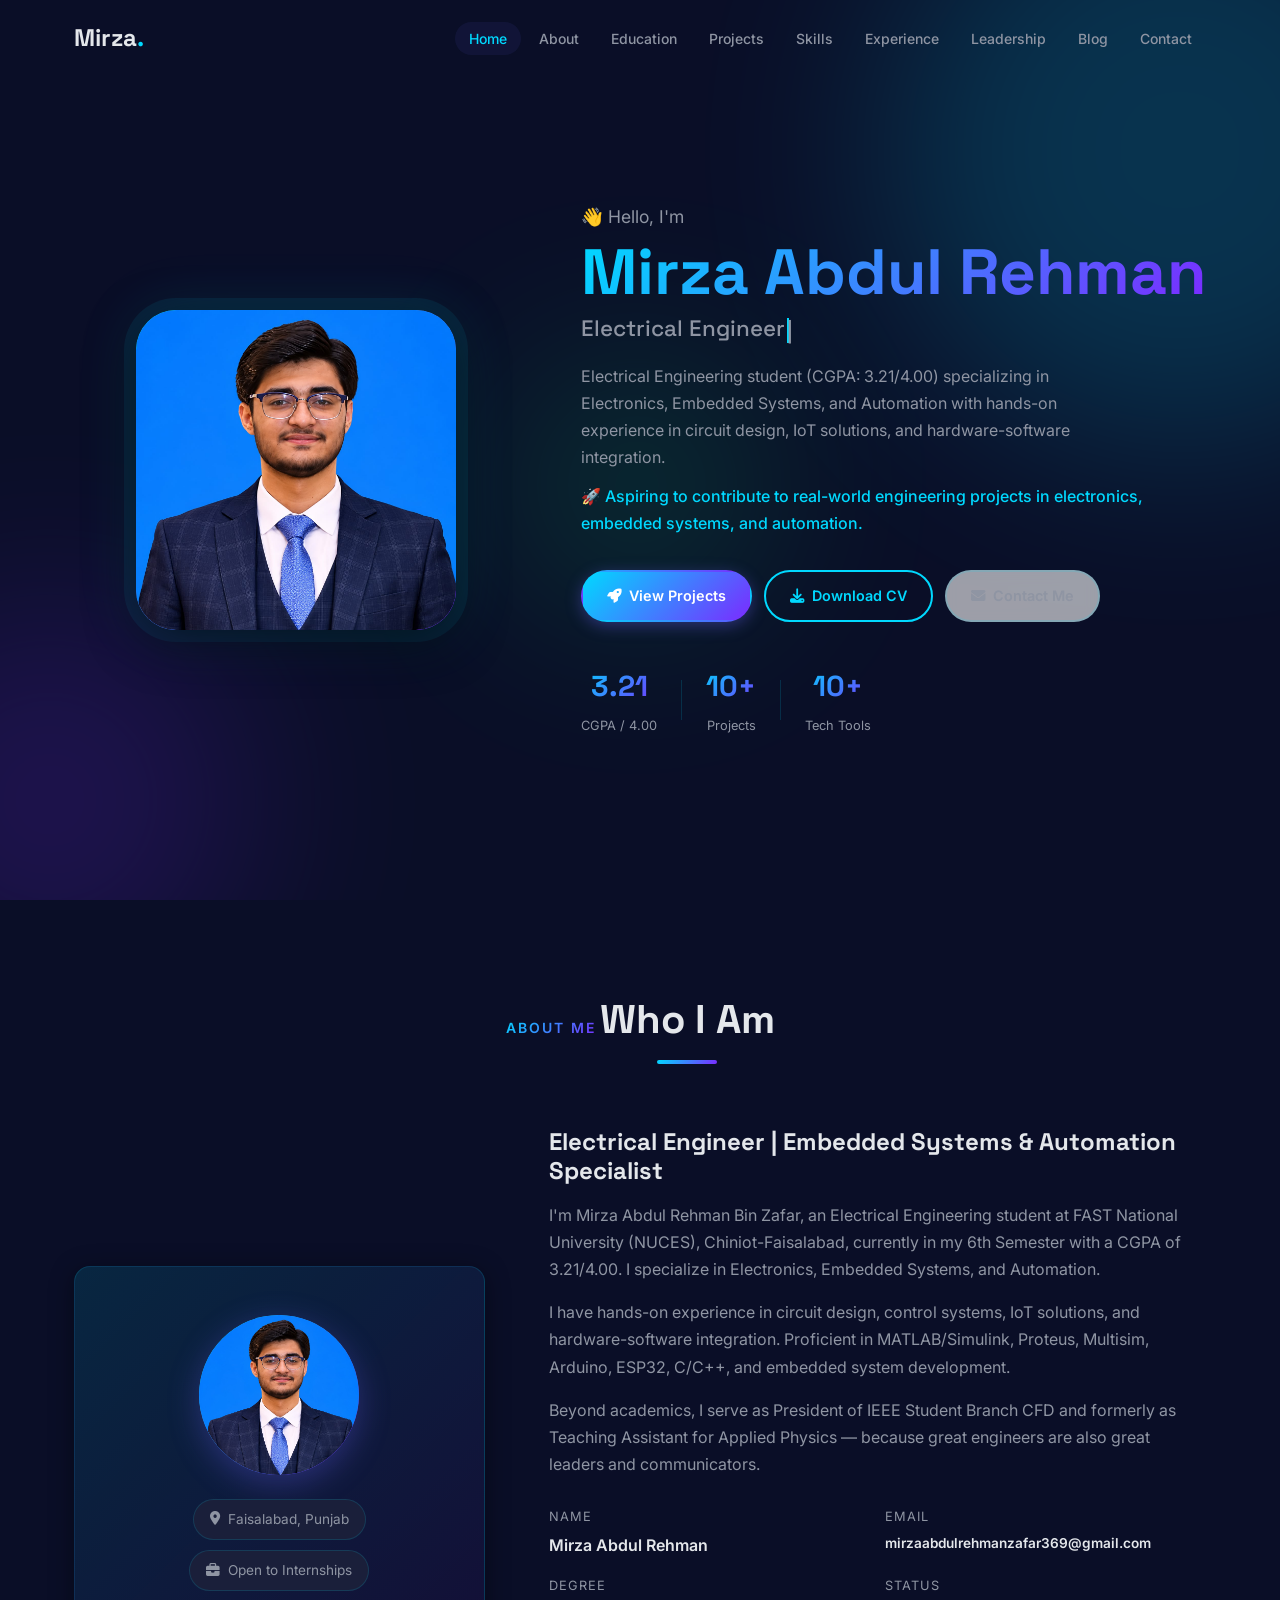
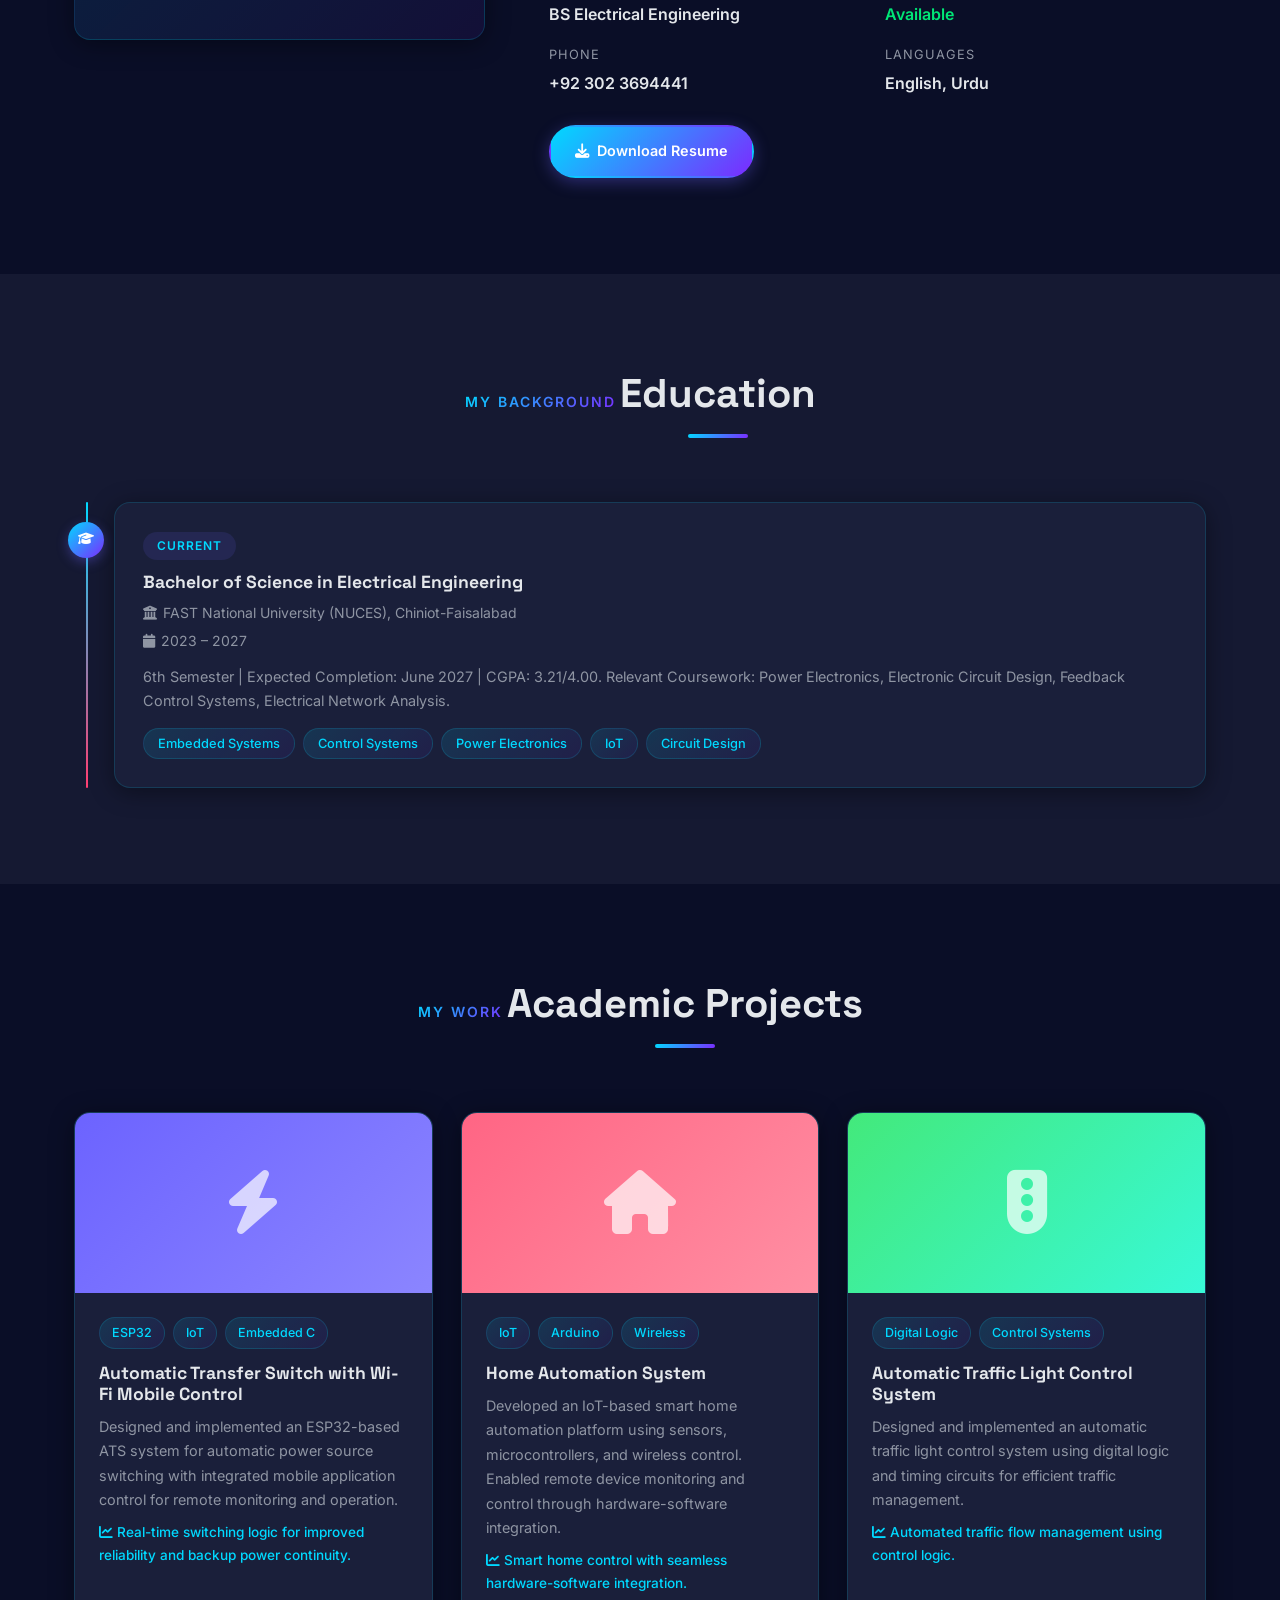
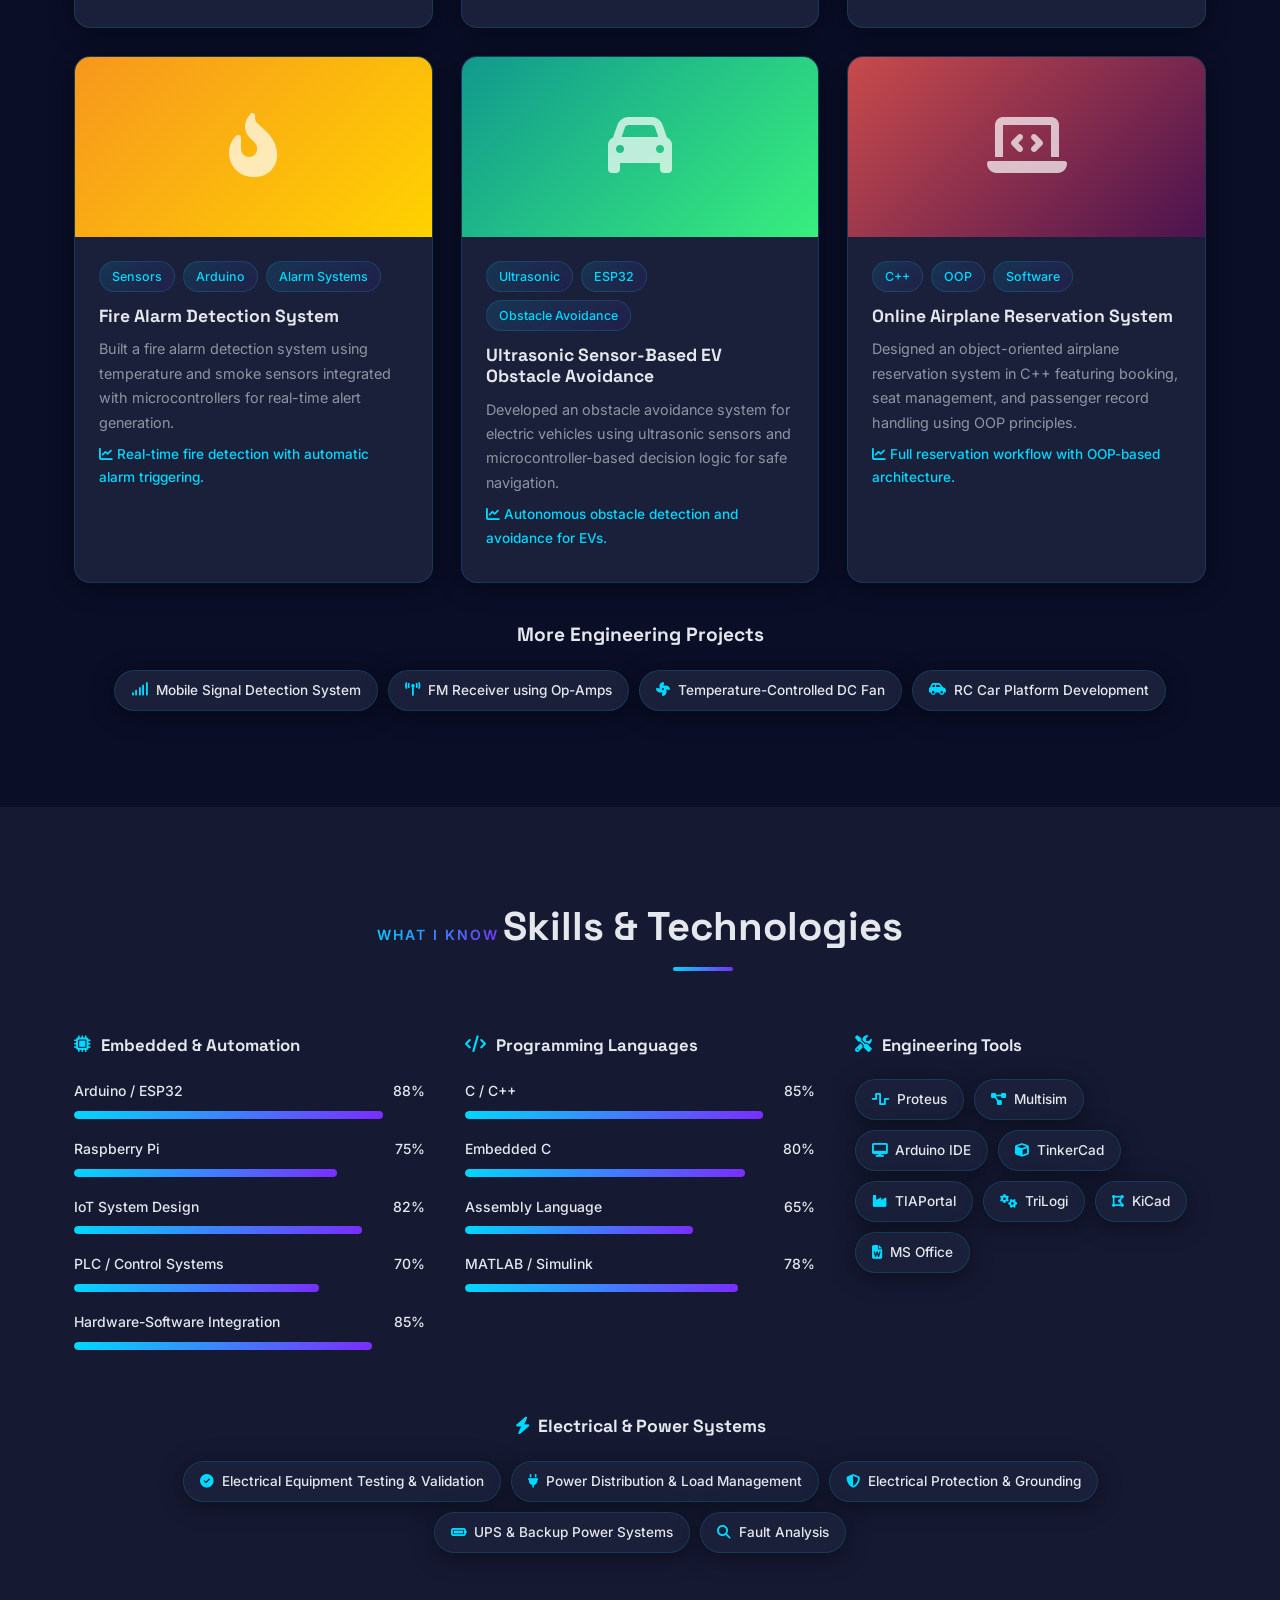
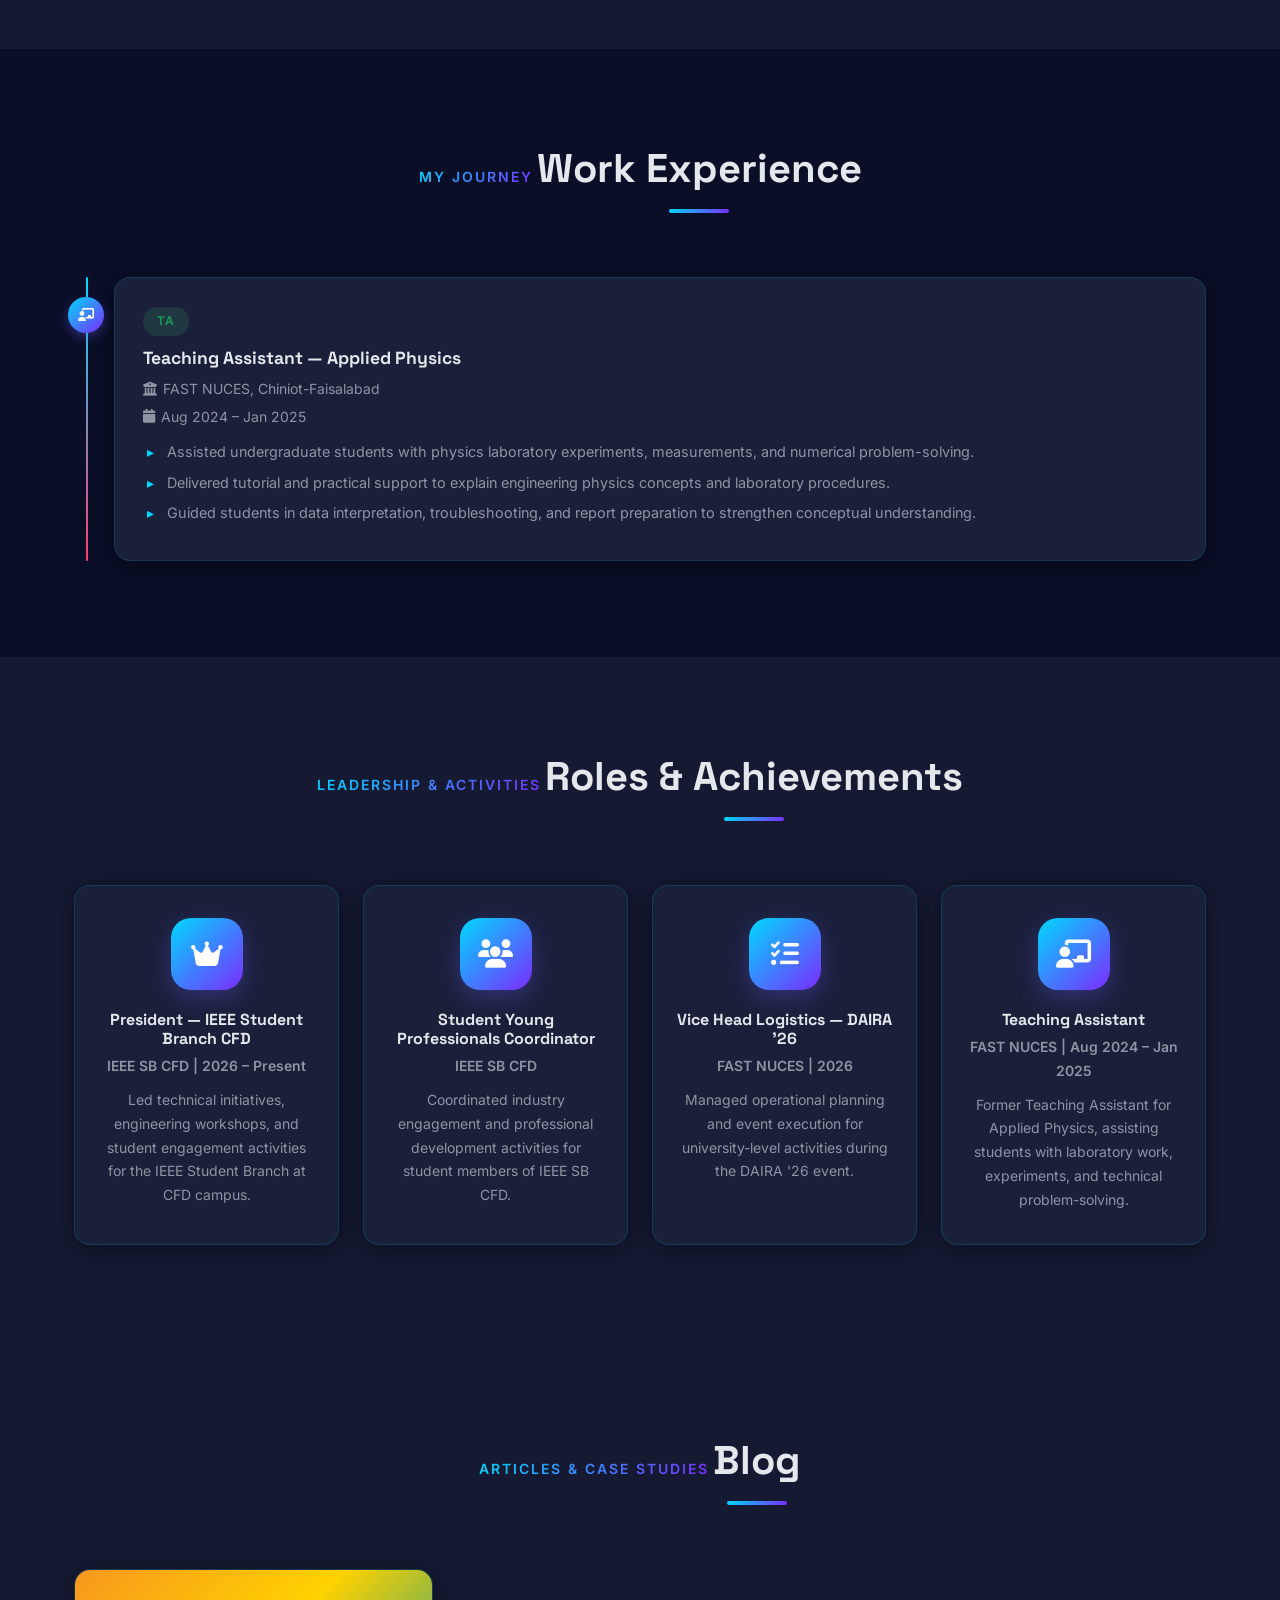
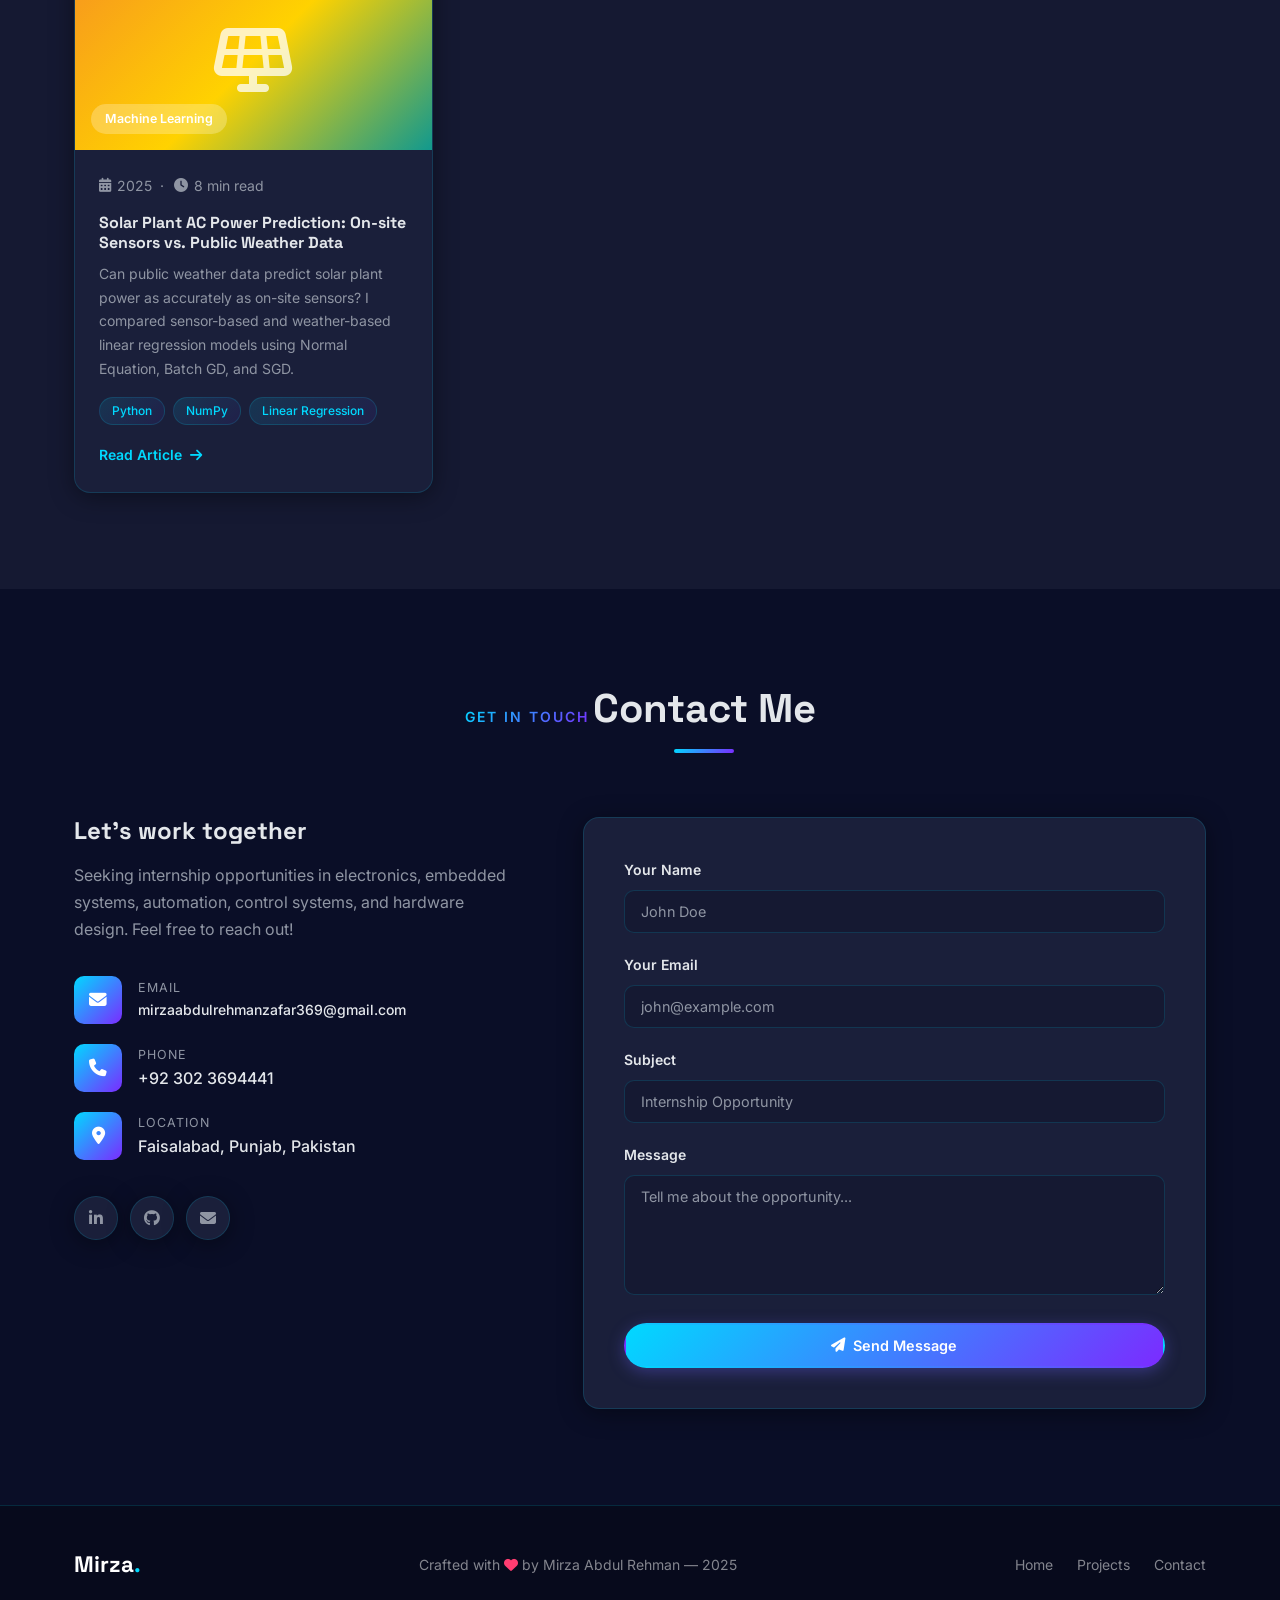
==== commit ab5cc83a: "sub" ====
--- a/index.html
+++ b/index.html
@@ -24,6 +24,7 @@
         <li><a href="#skills" class="nav-link">Skills</a></li>
         <li><a href="#experience" class="nav-link">Experience</a></li>
         <li><a href="#achievements" class="nav-link">Leadership</a></li>
+        <li><a href="#blog" class="nav-link">Blog</a></li>
         <li><a href="#contact" class="nav-link">Contact</a></li>
       </ul>
       <button class="hamburger" id="hamburger" aria-label="Toggle menu">
@@ -350,6 +351,37 @@
     </div>
   </section>
 
+  <!-- ===== BLOG ===== -->
+  <section class="section section-alt" id="blog">
+    <div class="container">
+      <div class="section-header" data-aos>
+        <span class="section-tag">Articles &amp; Case Studies</span>
+        <h2 class="section-title">Blog</h2>
+      </div>
+      <div class="blog-grid">
+        <div class="blog-card" data-aos>
+          <div class="blog-image" style="background: linear-gradient(135deg, #f7971e 0%, #ffd200 50%, #11998e 100%); position: relative;">
+            <div style="position:absolute;inset:0;display:flex;align-items:center;justify-content:center;">
+              <i class="fas fa-solar-panel" style="font-size:4rem;color:rgba(255,255,255,0.75);"></i>
+            </div>
+            <span class="blog-category" style="position:relative;z-index:1;">Machine Learning</span>
+          </div>
+          <div class="blog-content">
+            <p class="blog-date"><i class="fas fa-calendar-alt"></i> 2025 &nbsp;·&nbsp; <i class="fas fa-clock"></i> 8 min read</p>
+            <h3>Solar Plant AC Power Prediction: On-site Sensors vs. Public Weather Data</h3>
+            <p>Can public weather data predict solar plant power as accurately as on-site sensors? I compared sensor-based and weather-based linear regression models using Normal Equation, Batch GD, and SGD.</p>
+            <div style="display:flex;flex-wrap:wrap;gap:8px;margin-bottom:16px;">
+              <span style="background:var(--gradient-soft);border:1px solid var(--border);padding:3px 12px;border-radius:50px;font-size:0.75rem;color:var(--primary);font-weight:500;">Python</span>
+              <span style="background:var(--gradient-soft);border:1px solid var(--border);padding:3px 12px;border-radius:50px;font-size:0.75rem;color:var(--primary);font-weight:500;">NumPy</span>
+              <span style="background:var(--gradient-soft);border:1px solid var(--border);padding:3px 12px;border-radius:50px;font-size:0.75rem;color:var(--primary);font-weight:500;">Linear Regression</span>
+            </div>
+            <a href="blog-solar-plant.html" class="blog-read-more">Read Article <i class="fas fa-arrow-right"></i></a>
+          </div>
+        </div>
+      </div>
+    </div>
+  </section>
+
   <!-- ===== CONTACT ===== -->
   <section class="section" id="contact">
     <div class="container">
